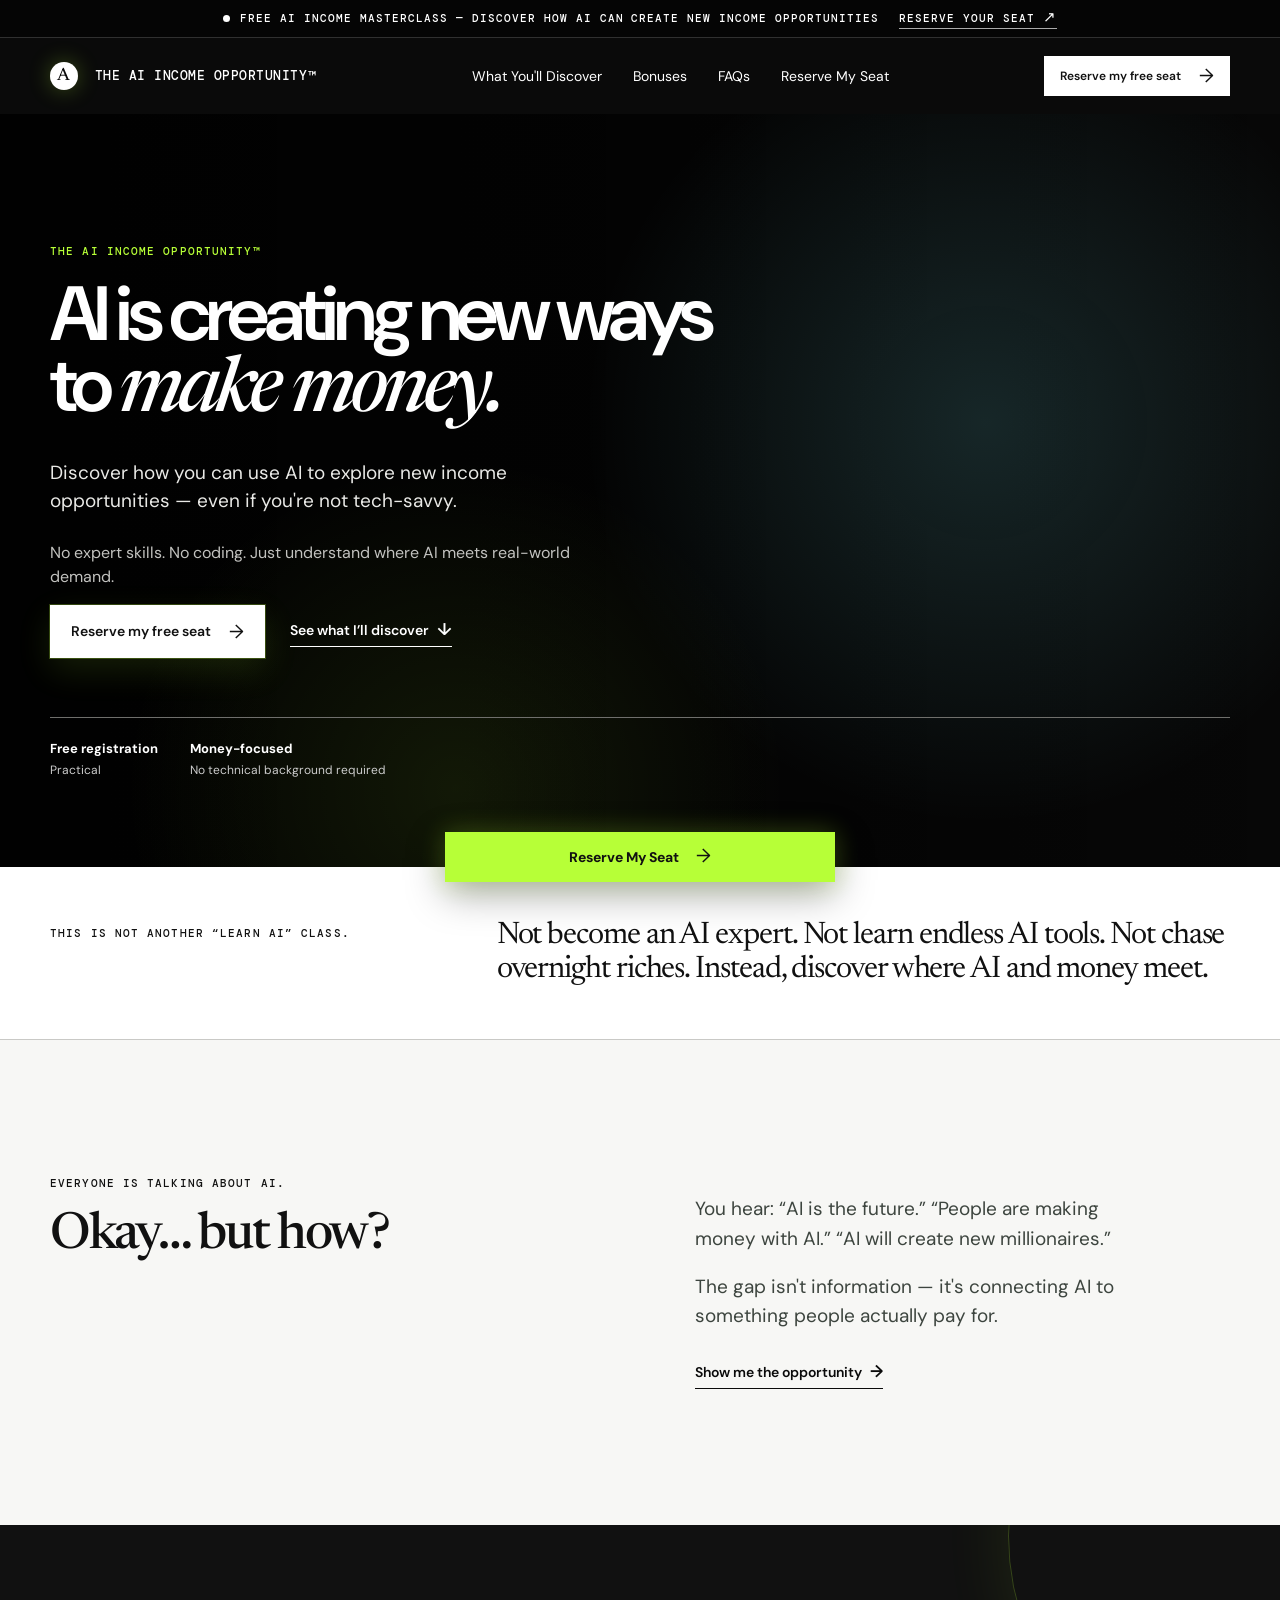
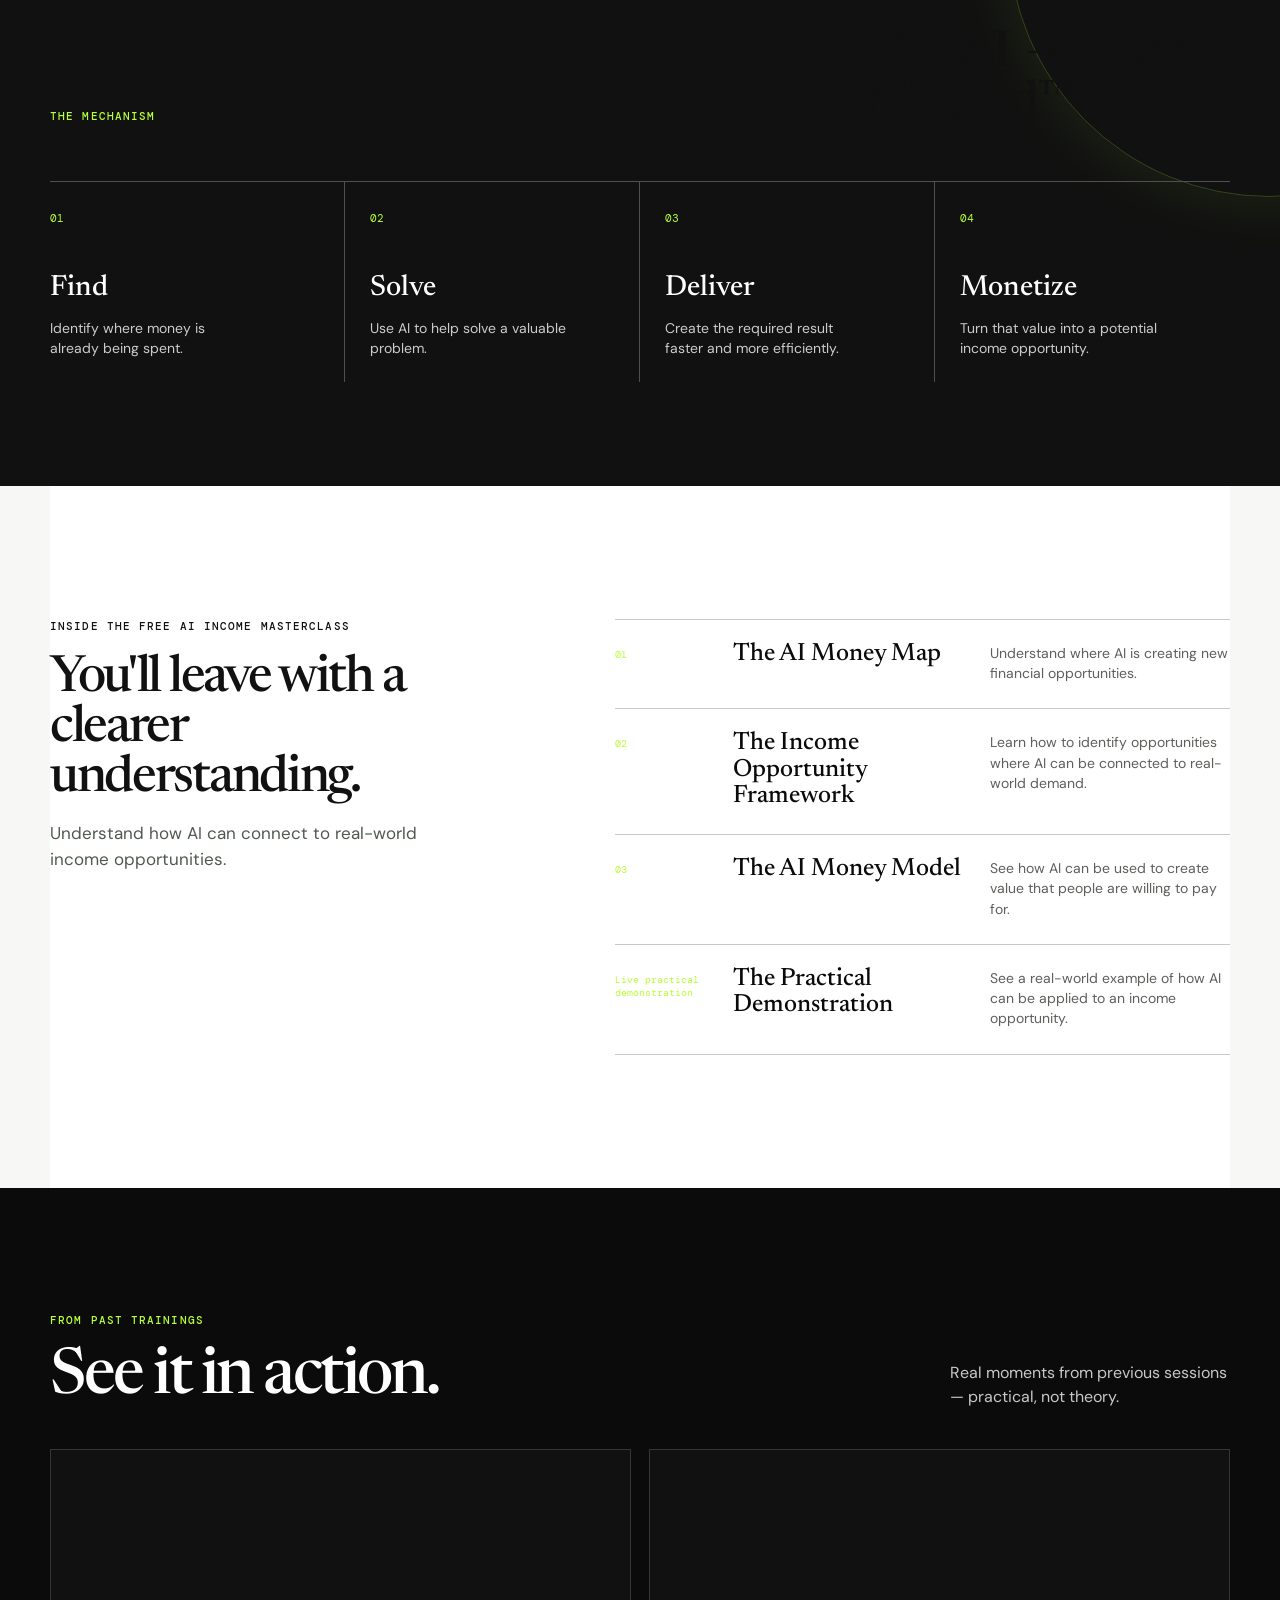
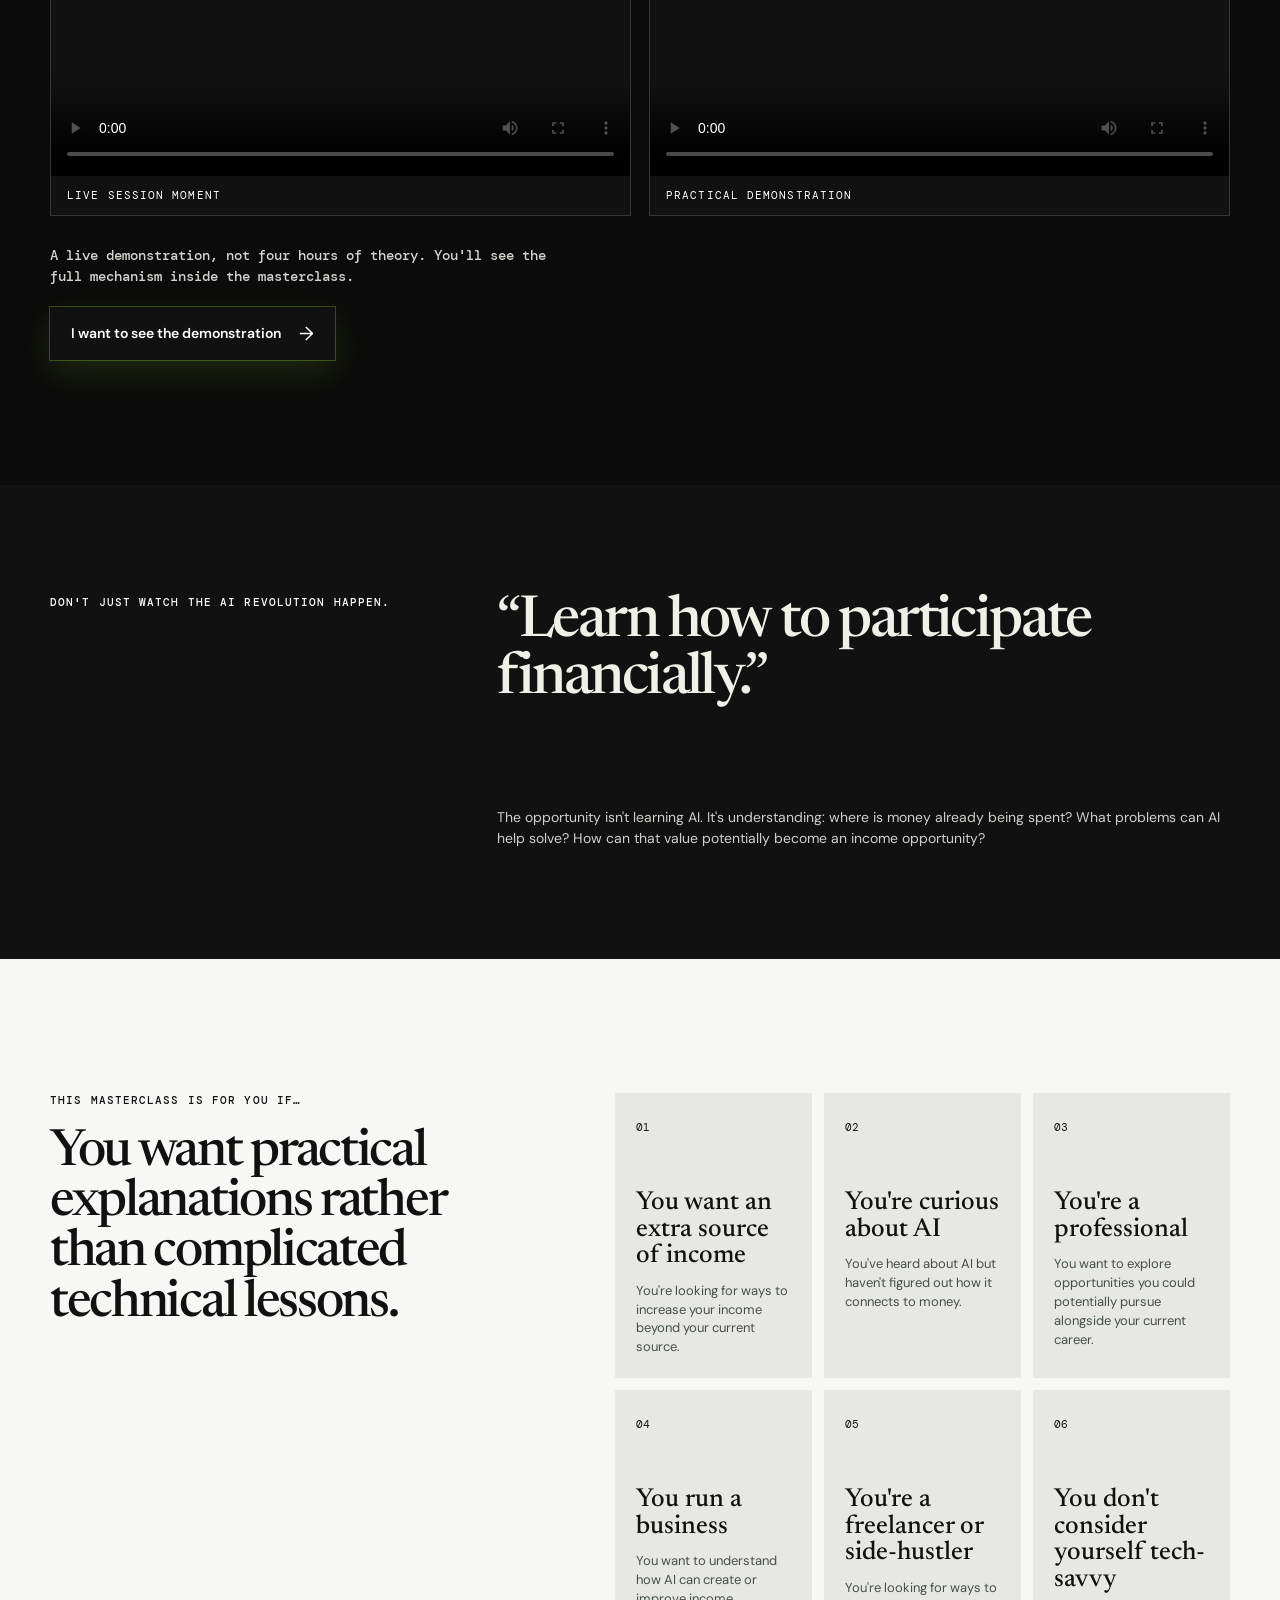
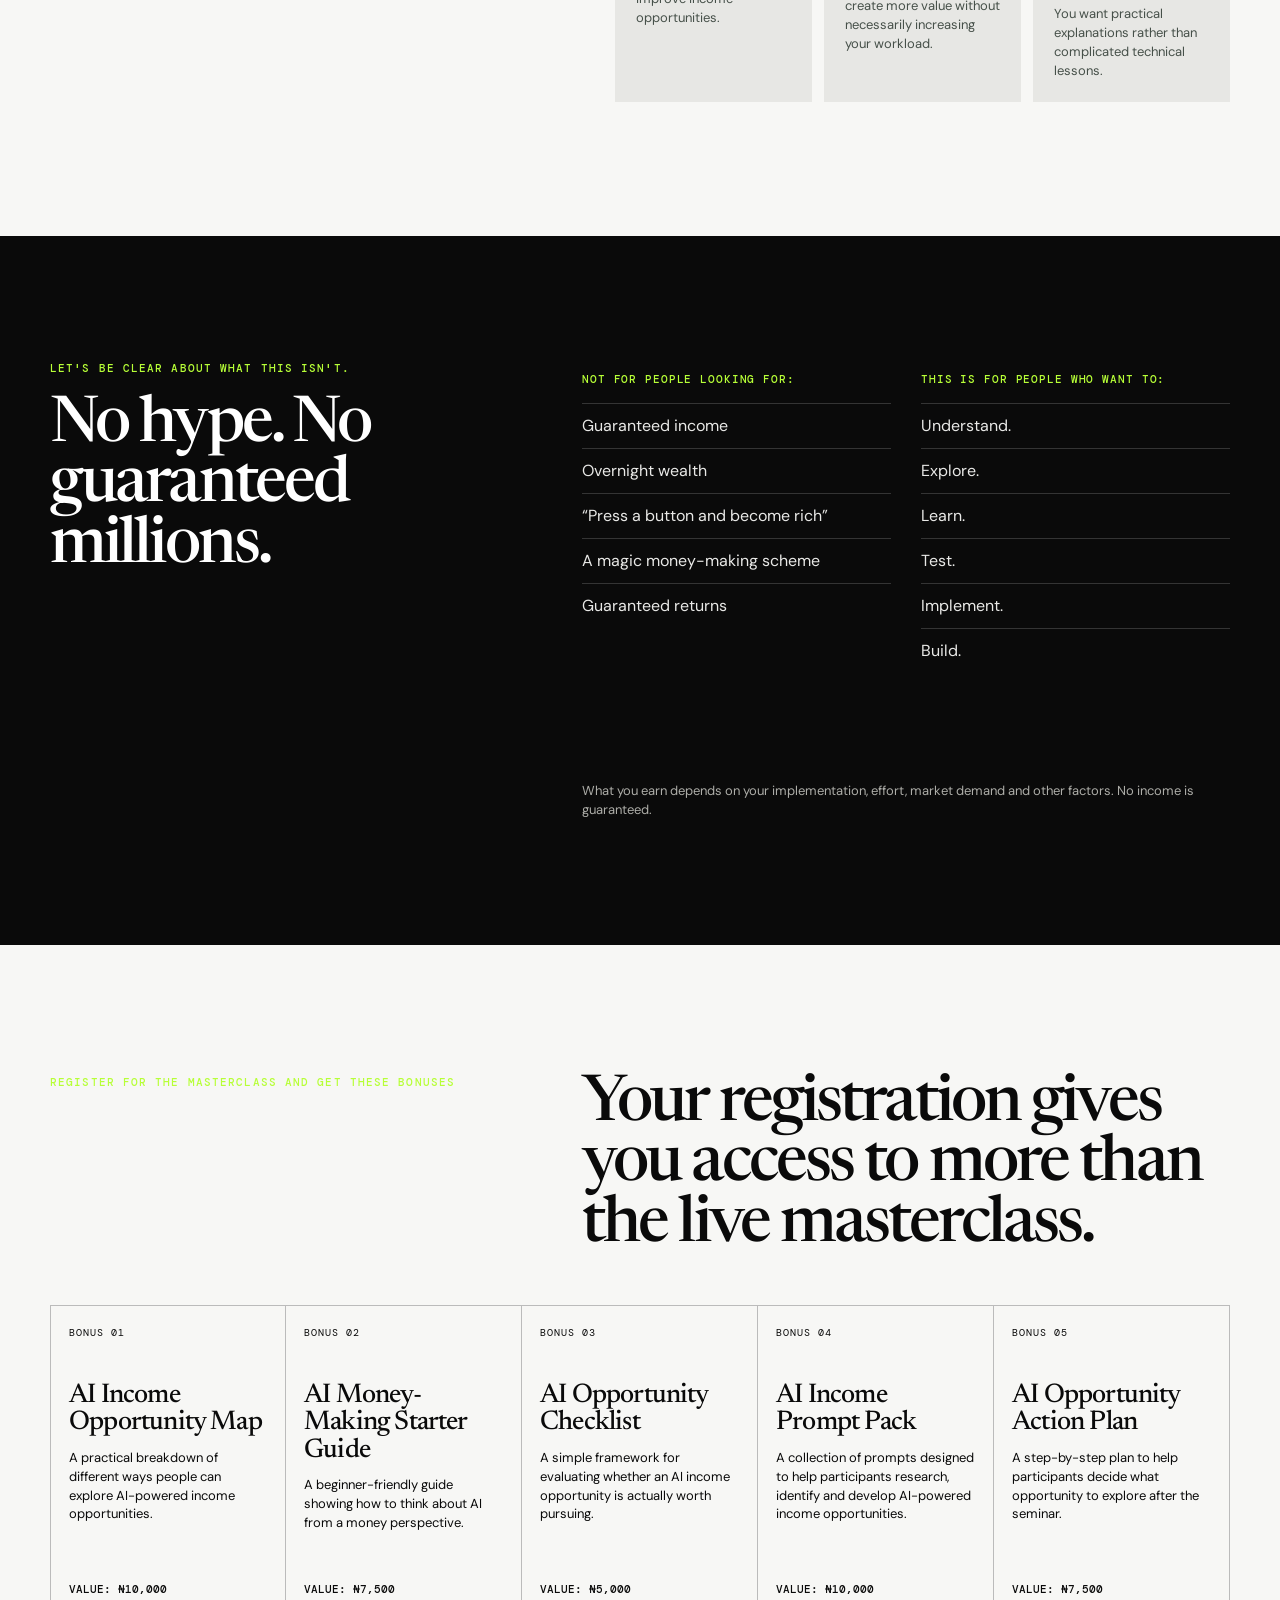
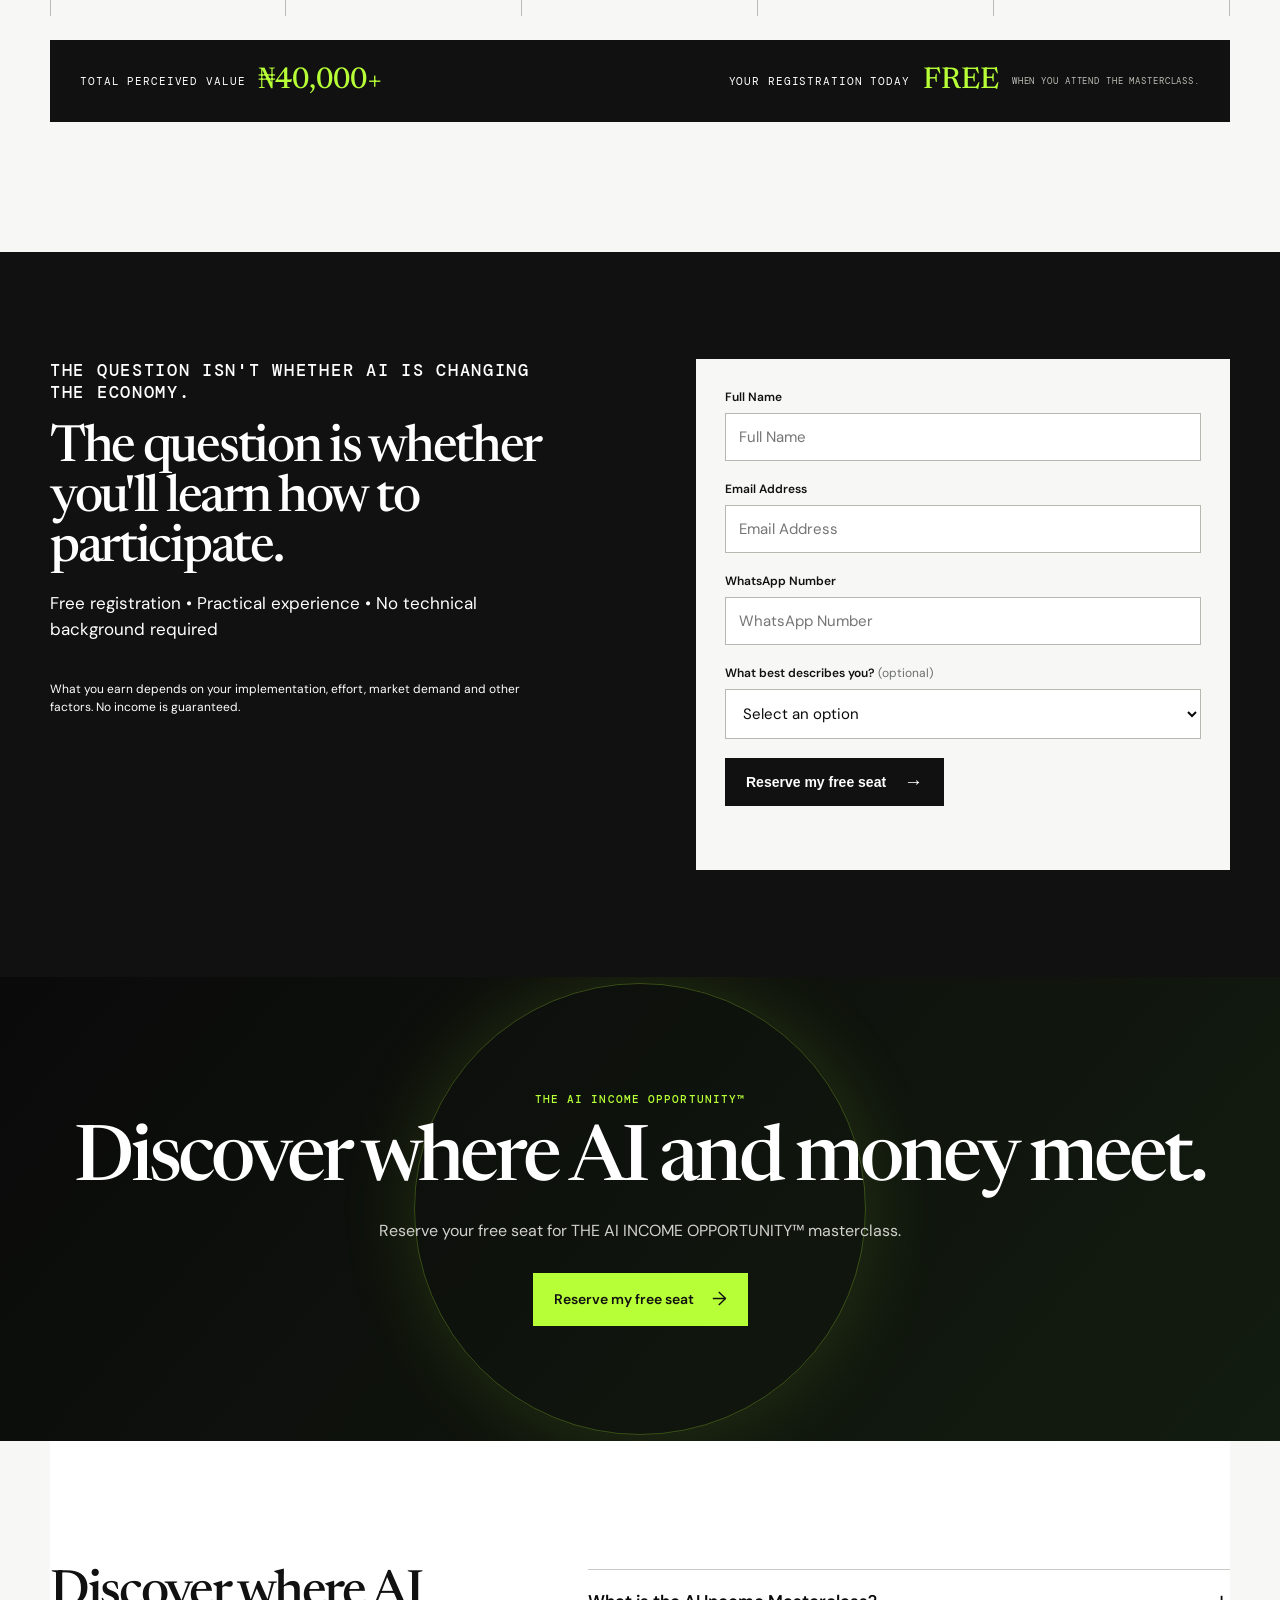
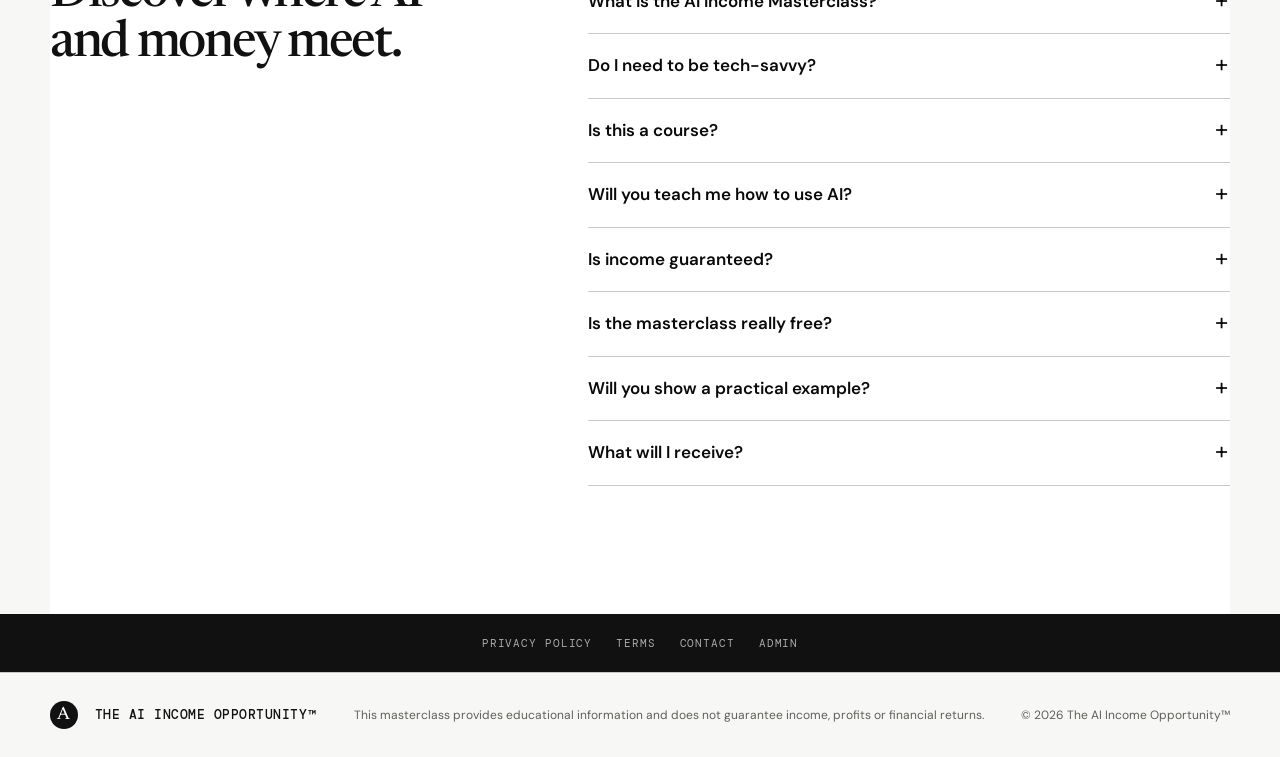
==== index.html @ 8ab95935 "Add files via upload" ====
<!doctype html>
<html lang="en">
  <head>
    <meta charset="UTF-8" />
    <meta name="viewport" content="width=device-width, initial-scale=1.0" />
    <meta name="description" content="Discover how you can use AI to explore new income opportunities — even if you're not tech-savvy." />
    <title>The AI Income Opportunity™ | Free AI Income Masterclass</title>
    <link rel="preconnect" href="https://fonts.googleapis.com" />
    <link rel="preconnect" href="https://fonts.gstatic.com" crossorigin />
    <link href="https://fonts.googleapis.com/css2?family=DM+Mono:wght@400;500&family=DM+Sans:opsz,wght@9..40,400;9..40,500;9..40,600;9..40,700&family=Newsreader:opsz,wght@6..72,500;6..72,600&display=swap" rel="stylesheet" />
    <link rel="stylesheet" href="styles.css" />
    <style>
      /* Monochrome art direction and restrained motion layer */
      :root{--ink:#0a0a0a;--paper:#f7f7f5;--cream:#fff;--sage:#e7e7e5;--green:#111;--orange:#111;--line:#c9c9c6;--muted:#5e5e5b}
      body{background:var(--paper)}.announcement{background:#050505;color:#fff;border-bottom:1px solid #303030}.announcement a{color:#fff;border-color:#aaa}.status-dot{background:#fff}.site-header{background:#0a0a0a;width:100%;padding:0 max(32px,calc((100% - 1180px)/2));height:76px}.site-header .brand,nav a{color:#fff}.brand span{background:#fff;color:#0a0a0a}.site-header .button{background:#fff;color:#111;border-color:#fff}.site-header .button:hover{background:#dadada}.hero{width:100%;max-width:none;min-height:670px;padding:0;display:block;position:relative;isolation:isolate;overflow:hidden;background:#0a0a0a}.hero-copy{width:min(1180px,calc(100% - 64px));margin:auto;padding:130px 0 88px;position:relative;z-index:2}.hero-media{position:absolute;inset:0;z-index:-2;overflow:hidden}.hero-media video{width:100%;height:100%;object-fit:cover;filter:grayscale(1) contrast(1.15) brightness(.42)}.hero-media::after{content:"";position:absolute;inset:0;background:linear-gradient(90deg,rgba(0,0,0,.93) 0%,rgba(0,0,0,.76) 46%,rgba(0,0,0,.33) 100%)}.hero .eyebrow{color:#dadada}.hero h1{max-width:670px;color:#fff;font-family:"DM Sans",sans-serif;font-size:clamp(50px,6vw,88px);font-weight:600;line-height:.92;letter-spacing:-.065em;animation:rise .8s cubic-bezier(.2,.8,.2,1) both}.hero h1 em{color:#fff;font-family:"Newsreader",serif;font-weight:500}.hero-intro,.hero-support{max-width:570px;color:#e9e9e6}.hero-intro{animation:rise .8s .12s cubic-bezier(.2,.8,.2,1) both}.hero-support{color:#c2c2bf}.hero-actions{animation:rise .8s .22s cubic-bezier(.2,.8,.2,1) both}.hero .button{background:#fff;color:#111;border-color:#fff}.hero .button:hover{background:#d9d9d9}.hero .text-link{color:#fff;border-color:#fff}.hero-details{border-color:#6f6f6c;animation:rise .8s .32s cubic-bezier(.2,.8,.2,1) both}.hero-details strong{color:#fff}.hero-details span{color:#ccc}.hero-art{display:none}.proof-band{background:#fff;color:#111;border-bottom:1px solid var(--line)}.proof-band .eyebrow{color:#111}.split-section{background:#f7f7f5}.split-section h2,.framework-heading h2,.agenda-intro h2,.audience-section h2,.faq-grid h2,.register-section h2{color:#111}.framework-wrap{background:#111;color:#fff}.framework-heading .eyebrow,.framework span{color:#fff}.framework{border-color:#505050}.framework li,.framework li+li{border-color:#505050}.framework p{color:#ccc}.framework h3{color:#fff}.agenda-section{background:#fff}.agenda-list article{transition:padding .25s ease,background .25s ease}.agenda-list article:hover{padding-left:15px;background:#f0f0ee}.agenda-list span{color:#111}.quote-section{background:#111}.quote-section .eyebrow{color:#fff}.quote-note{color:#cfcfcb}.audience-section{background:#f7f7f5}.audience-cards article,.audience-cards article:nth-child(2),.audience-cards article:nth-child(3){background:#e7e7e4;color:#111;transition:transform .25s ease,background .25s ease}.audience-cards article:hover{transform:translateY(-7px);background:#fff}.audience-cards span{color:#111}.register-section{background:#111;color:#fff}.register-section .eyebrow{color:#fff}.register-section h2,.register-section>div>div>p{color:#fff}.small-print{color:#c5c5c0}.register-section form{background:#f7f7f5;color:#111}.register-section form .button{background:#111;color:#fff}.faq-section{background:#fff}.footer-inner{color:#111}.footer-inner .brand{color:#111}.footer-inner .brand span{background:#111;color:#fff}@keyframes rise{from{opacity:0;transform:translateY(22px)}to{opacity:1;transform:translateY(0)}}@keyframes reveal{from{opacity:0;transform:translateY(30px)}to{opacity:1;transform:translateY(0)}}.framework li,.agenda-list article,.audience-cards article,.faq-grid details{animation:reveal .7s both;animation-timeline:view();animation-range:entry 5% cover 26%}@media(prefers-reduced-motion:reduce){*,*::before,*::after{scroll-behavior:auto!important;animation-duration:.01ms!important;animation-iteration-count:1!important;transition-duration:.01ms!important}}@media(max-width:600px){.site-header{padding:0 18px}.hero-copy{width:min(100% - 36px,1180px);padding:98px 0 70px}.hero{min-height:620px}.hero-media::after{background:rgba(0,0,0,.72)}}
    </style>
    <style>
      :root{--neon:#b7ff37;--neon-blue:#83f5ff;--night:#070707}
      .site-header .brand span{box-shadow:0 0 22px rgba(183,255,55,.28)}.hero::before{content:"";position:absolute;inset:-40%;z-index:-1;background:radial-gradient(circle at 65% 45%,rgba(131,245,255,.14),transparent 24%),radial-gradient(circle at 42% 72%,rgba(183,255,55,.09),transparent 20%);animation:halo 10s ease-in-out infinite alternate}.hero .eyebrow,.agenda-list span{color:var(--neon)}.hero .button,.training-cta{box-shadow:0 0 0 1px rgba(183,255,55,.25),0 12px 35px rgba(183,255,55,.12)}.hero .button:hover,.training-cta:hover{box-shadow:0 0 30px rgba(183,255,55,.48)}.framework-wrap{position:relative;overflow:hidden}.framework-wrap::after{content:"";position:absolute;width:520px;height:520px;right:-250px;top:-250px;border:1px solid rgba(183,255,55,.22);border-radius:50%;box-shadow:0 0 70px rgba(183,255,55,.09)}.framework-heading,.framework{position:relative;z-index:1}.framework-heading .eyebrow,.framework span{color:var(--neon)}.training-section{padding:125px 0;background:#0b0b0b;color:#fff}.training-heading{display:flex;justify-content:space-between;align-items:end;margin-bottom:40px}.training-heading .eyebrow,.bonuses-section .eyebrow{color:var(--neon)}.training-heading h2,.bonuses-intro h2{font:500 clamp(44px,5vw,68px)/.95 "Newsreader",serif;letter-spacing:-.045em;margin:0}.training-heading>p{max-width:280px;color:#c8c8c5;margin:0}.training-grid{display:grid;grid-template-columns:1fr 1fr;gap:18px}.training-grid figure{margin:0;position:relative;overflow:hidden;border:1px solid #363636;background:#111}.training-grid video{width:100%;display:block;aspect-ratio:16/9;object-fit:cover;filter:grayscale(1) contrast(1.08);transition:filter .3s ease,transform .4s ease}.training-grid figure:hover video{filter:grayscale(0) contrast(1.04);transform:scale(1.025)}.training-grid figcaption{padding:13px 16px;text-transform:uppercase;font:11px "DM Mono",monospace;letter-spacing:.1em}.training-note{max-width:530px;margin:29px 0 20px;color:#d3d3ce;font:500 14px/1.5 "DM Mono",monospace}.clarity-section{padding:125px 0;background:#0a0a0a;color:#fff}.clarity-grid{display:grid;grid-template-columns:.8fr 1.2fr;gap:100px}.clarity-section .eyebrow{color:var(--neon)}.clarity-section h2{font:500 clamp(44px,5vw,68px)/.95 "Newsreader",serif;letter-spacing:-.045em;margin:0}.clarity-lists{display:grid;grid-template-columns:1fr 1fr;gap:30px}.list-label{font:500 11px "DM Mono",monospace;color:var(--neon);letter-spacing:.08em;text-transform:uppercase}.clarity-lists ul{list-style:none;margin:17px 0 0;padding:0}.clarity-lists li{padding:10px 0;border-top:1px solid #343434;color:#e9e9e7}.clarity-note{grid-column:2;font-size:13px;color:#adada8;margin:8px 0 0}.bonuses-section{padding:130px 0;background:#f7f7f5}.bonuses-intro{display:grid;grid-template-columns:.8fr 1.2fr;gap:100px;margin-bottom:48px}.bonus-grid{display:grid;grid-template-columns:repeat(5,1fr);border-top:1px solid #bbb}.bonus-grid article{min-height:310px;padding:20px 18px;border-right:1px solid #bbb;display:flex;flex-direction:column;transition:background .25s ease,color .25s ease,transform .25s ease}.bonus-grid article:first-child{border-left:1px solid #bbb}.bonus-grid article:hover{background:#111;color:#fff;transform:translateY(-8px)}.bonus-grid span{font:10px "DM Mono",monospace;letter-spacing:.1em;text-transform:uppercase}.bonus-grid h3{margin:43px 0 12px;font:500 27px/1.02 "Newsreader",serif;letter-spacing:-.03em}.bonus-grid p{font-size:13px;line-height:1.45;margin:0}.bonus-grid strong{margin-top:auto;padding-top:20px;font:500 11px "DM Mono",monospace;text-transform:uppercase}.value-bar{margin-top:24px;background:#111;color:#fff;padding:26px 30px;display:flex;justify-content:space-between;gap:40px;text-transform:uppercase;font:11px "DM Mono",monospace;letter-spacing:.08em}.value-bar span{display:flex;align-items:center;gap:13px}.value-bar strong{font:500 30px "Newsreader",serif;letter-spacing:0;color:var(--neon)}.value-bar small{color:#bdbdb8}.final-cta{background:linear-gradient(130deg,#0a0a0a,#131c10);color:#fff;padding:115px 0;text-align:center;position:relative;overflow:hidden}.final-cta::before{content:"";position:absolute;width:450px;height:450px;border-radius:50%;border:1px solid rgba(183,255,55,.25);box-shadow:0 0 80px rgba(183,255,55,.13);left:50%;top:50%;transform:translate(-50%,-50%)}.final-cta>div{position:relative}.final-cta .eyebrow{color:var(--neon)}.final-cta h2{font:500 clamp(48px,6vw,82px)/.92 "Newsreader",serif;letter-spacing:-.05em;margin:0}.final-cta p:not(.eyebrow){color:#d0d0cc;margin:21px 0 30px}.final-cta .button{background:var(--neon);border-color:var(--neon);color:#111}.final-cta .button:hover{box-shadow:0 0 35px rgba(183,255,55,.5);background:#d0ff78}@keyframes halo{to{transform:translate(7%,4%) scale(1.1)}}@media(max-width:900px){.training-heading,.bonuses-intro,.clarity-grid{grid-template-columns:1fr;display:grid;gap:28px}.bonus-grid{grid-template-columns:repeat(2,1fr)}.bonus-grid article:nth-child(3){border-left:1px solid #bbb}.clarity-note{grid-column:auto}.audience-cards{grid-template-columns:repeat(2,1fr)}}@media(max-width:600px){.training-section,.clarity-section,.bonuses-section{padding:75px 0}.training-heading{display:block}.training-heading>p{margin-top:18px}.training-grid,.clarity-lists{grid-template-columns:1fr}.bonus-grid{grid-template-columns:1fr}.bonus-grid article,.bonus-grid article:first-child,.bonus-grid article:nth-child(3){border-left:1px solid #bbb;min-height:210px}.bonus-grid h3{margin-top:22px}.value-bar{padding:22px;align-items:flex-start;flex-direction:column;gap:17px}.value-bar span{flex-wrap:wrap}.audience-cards{grid-template-columns:1fr}.final-cta{padding:80px 0}}
    </style>
    <style>.legal-links{display:flex;justify-content:center;gap:24px;padding:22px;background:#111}.legal-links a{color:#aaa;font:11px "DM Mono",monospace;text-decoration:none;text-transform:uppercase;letter-spacing:.08em}.legal-links a:hover{color:var(--neon)}.sticky-seat{position:fixed;z-index:1000;left:50%;bottom:18px;transform:translateX(-50%);width:min(390px,calc(100% - 36px));padding:15px 22px;background:var(--neon);border:1px solid var(--neon);box-shadow:0 12px 38px rgba(0,0,0,.34),0 0 26px rgba(183,255,55,.28);color:#111;font:700 14px "DM Sans",sans-serif;text-align:center;text-decoration:none;transition:transform .2s ease,box-shadow .2s ease}.sticky-seat:hover{transform:translateX(-50%) translateY(-3px);box-shadow:0 16px 42px rgba(0,0,0,.4),0 0 34px rgba(183,255,55,.42)}.sticky-seat span{font-size:19px;font-weight:400;line-height:0;margin-left:14px}@media(max-width:600px){.legal-links{gap:16px}.sticky-seat{bottom:12px;padding:14px 18px;width:calc(100% - 24px)}}</style>
  </head>
  <body>
    <div class="announcement"><span class="status-dot"></span> Free AI Income Masterclass — Discover how AI can create new income opportunities <a href="#register">Reserve your seat <span>↗</span></a></div>
    <header class="site-header">
      <a class="brand" href="#top" aria-label="The AI Income Opportunity home"><span>A</span> THE AI INCOME OPPORTUNITY™</a>
      <nav aria-label="Primary navigation"><a href="#discover">What You'll Discover</a><a href="#bonuses">Bonuses</a><a href="#faqs">FAQs</a><a href="#register">Reserve My Seat</a></nav>
      <a class="button button-small" href="#register">Reserve my free seat <span>→</span></a>
    </header>

    <main id="top">
      <section class="hero section-shell">
        <div class="hero-media" aria-hidden="true"><video autoplay muted loop playsinline preload="metadata" poster="https://aiincomeopportunity.lovable.app/__l5e/assets-v1/8ece375e-af40-49a6-9e4c-bea963bdabbd/training-1-poster.jpg"><source src="https://aiincomeopportunity.lovable.app/__l5e/assets-v1/ef4cfc10-b33c-4772-bc70-ac91feba5f12/training-1.mp4" type="video/mp4" /></video></div>
        <div class="hero-copy">
          <p class="eyebrow">The AI Income Opportunity™</p>
          <h1>AI is creating new ways to <em>make money.</em></h1>
          <p class="hero-intro">Discover how you can use AI to explore new income opportunities — even if you're not tech-savvy.</p>
          <p class="hero-support">No expert skills. No coding. Just understand where AI meets real-world demand.</p>
          <div class="hero-actions"><a class="button" href="#register">Reserve my free seat <span>→</span></a><a class="text-link" href="#discover">See what I’ll discover <span>↓</span></a></div>
          <ul class="hero-details" aria-label="Masterclass details"><li><strong>Free registration</strong><span>Practical</span></li><li><strong>Money-focused</strong><span>No technical background required</span></li></ul>
        </div>
        <div class="hero-art" aria-label="Abstract illustration of a path from insight to service to income" role="img">
          <div class="art-label art-label-top">WHERE AI MEETS REAL-WORLD DEMAND</div>
          <div class="orbit orbit-one"></div><div class="orbit orbit-two"></div>
          <div class="route"><span class="route-point point-one">01</span><span class="route-point point-two">02</span><span class="route-point point-three">03</span></div>
          <div class="art-card card-one"><small>FIND</small><strong>Where money is already being spent</strong></div>
          <div class="art-card card-two"><small>SOLVE</small><strong>Use AI to help solve a valuable problem</strong></div>
          <div class="art-card card-three"><small>MONETIZE</small><strong>Turn value into opportunity</strong></div>
          <div class="art-stamp">AI → VALUE<br />→ INCOME</div>
        </div>
      </section>

      <section class="proof-band"><div class="section-shell proof-grid"><p class="eyebrow">This is not another “learn AI” class.</p><p class="proof-statement">Not become an AI expert. Not learn endless AI tools. Not chase overnight riches. Instead, discover where AI and money meet.</p></div></section>

      <section class="section-shell split-section" id="approach">
        <div><p class="eyebrow">Everyone is talking about AI.</p><h2>Okay… but how?</h2></div>
        <div class="body-copy"><p>You hear: “AI is the future.” “People are making money with AI.” “AI will create new millionaires.”</p><p>The gap isn't information — it's connecting AI to something people actually pay for.</p><a class="text-link" href="#approach">Show me the opportunity <span>→</span></a></div>
      </section>

      <section class="framework-wrap"><div class="section-shell"><div class="framework-heading"><p class="eyebrow">The mechanism</p><h2>The AI → Income<br />Method™</h2></div><ol class="framework"><li><span>01</span><div><h3>Find</h3><p>Identify where money is already being spent.</p></div></li><li><span>02</span><div><h3>Solve</h3><p>Use AI to help solve a valuable problem.</p></div></li><li><span>03</span><div><h3>Deliver</h3><p>Create the required result faster and more efficiently.</p></div></li><li><span>04</span><div><h3>Monetize</h3><p>Turn that value into a potential income opportunity.</p></div></li></ol></div></section>

      <section class="section-shell agenda-section" id="discover">
        <div class="agenda-intro"><p class="eyebrow">Inside the free AI income masterclass</p><h2>You'll leave with a clearer understanding.</h2><p>Understand how AI can connect to real-world income opportunities.</p></div>
        <div class="agenda-list"><article><span>01</span><h3>The AI Money Map</h3><p>Understand where AI is creating new financial opportunities.</p></article><article><span>02</span><h3>The Income Opportunity Framework</h3><p>Learn how to identify opportunities where AI can be connected to real-world demand.</p></article><article><span>03</span><h3>The AI Money Model</h3><p>See how AI can be used to create value that people are willing to pay for.</p></article><article><span>Live practical demonstration</span><h3>The Practical Demonstration</h3><p>See a real-world example of how AI can be applied to an income opportunity.</p></article></div>
      </section>

      <section class="training-section"><div class="section-shell"><div class="training-heading"><div><p class="eyebrow">From past trainings</p><h2>See it in action.</h2></div><p>Real moments from previous sessions — practical, not theory.</p></div><div class="training-grid"><figure><video controls preload="metadata" poster="https://aiincomeopportunity.lovable.app/__l5e/assets-v1/8ece375e-af40-49a6-9e4c-bea963bdabbd/training-1-poster.jpg"><source src="https://aiincomeopportunity.lovable.app/__l5e/assets-v1/ef4cfc10-b33c-4772-bc70-ac91feba5f12/training-1.mp4" type="video/mp4" /></video><figcaption>Live session moment</figcaption></figure><figure><video controls preload="metadata" poster="https://aiincomeopportunity.lovable.app/__l5e/assets-v1/ab4ba5a8-8a8f-44df-b147-c9dd3ab291fc/training-2-poster.jpg"><source src="https://aiincomeopportunity.lovable.app/__l5e/assets-v1/43f016a4-5deb-4037-a8da-1e3332b26d99/training-2.mp4" type="video/mp4" /></video><figcaption>Practical demonstration</figcaption></figure></div><p class="training-note">A live demonstration, not four hours of theory. You'll see the full mechanism inside the masterclass.</p><a class="button training-cta" href="#register">I want to see the demonstration <span>→</span></a></div></section>

      <section class="quote-section"><div class="section-shell quote-grid"><p class="eyebrow">Don't just watch the AI revolution happen.</p><blockquote>“Learn how to participate financially.”</blockquote><p class="quote-note">The opportunity isn't learning AI. It's understanding: where is money already being spent? What problems can AI help solve? How can that value potentially become an income opportunity?</p></div></section>

      <section class="section-shell audience-section"><div><p class="eyebrow">This masterclass is for you if…</p><h2>You want practical explanations rather than complicated technical lessons.</h2></div><div class="audience-cards"><article><span>01</span><h3>You want an extra source of income</h3><p>You're looking for ways to increase your income beyond your current source.</p></article><article><span>02</span><h3>You're curious about AI</h3><p>You've heard about AI but haven't figured out how it connects to money.</p></article><article><span>03</span><h3>You're a professional</h3><p>You want to explore opportunities you could potentially pursue alongside your current career.</p></article><article><span>04</span><h3>You run a business</h3><p>You want to understand how AI can create or improve income opportunities.</p></article><article><span>05</span><h3>You're a freelancer or side-hustler</h3><p>You're looking for ways to create more value without necessarily increasing your workload.</p></article><article><span>06</span><h3>You don't consider yourself tech-savvy</h3><p>You want practical explanations rather than complicated technical lessons.</p></article></div></section>

      <section class="clarity-section"><div class="section-shell clarity-grid"><div><p class="eyebrow">Let's be clear about what this isn't.</p><h2>No hype. No guaranteed millions.</h2></div><div class="clarity-lists"><div><p class="list-label">Not for people looking for:</p><ul><li>Guaranteed income</li><li>Overnight wealth</li><li>“Press a button and become rich”</li><li>A magic money-making scheme</li><li>Guaranteed returns</li></ul></div><div><p class="list-label">This is for people who want to:</p><ul><li>Understand.</li><li>Explore.</li><li>Learn.</li><li>Test.</li><li>Implement.</li><li>Build.</li></ul></div></div><p class="clarity-note">What you earn depends on your implementation, effort, market demand and other factors. No income is guaranteed.</p></div></section>

      <section class="bonuses-section" id="bonuses"><div class="section-shell"><div class="bonuses-intro"><p class="eyebrow">Register for the masterclass and get these bonuses</p><h2>Your registration gives you access to more than the live masterclass.</h2></div><div class="bonus-grid"><article><span>Bonus 01</span><h3>AI Income Opportunity Map</h3><p>A practical breakdown of different ways people can explore AI-powered income opportunities.</p><strong>Value: ₦10,000</strong></article><article><span>Bonus 02</span><h3>AI Money-Making Starter Guide</h3><p>A beginner-friendly guide showing how to think about AI from a money perspective.</p><strong>Value: ₦7,500</strong></article><article><span>Bonus 03</span><h3>AI Opportunity Checklist</h3><p>A simple framework for evaluating whether an AI income opportunity is actually worth pursuing.</p><strong>Value: ₦5,000</strong></article><article><span>Bonus 04</span><h3>AI Income Prompt Pack</h3><p>A collection of prompts designed to help participants research, identify and develop AI-powered income opportunities.</p><strong>Value: ₦10,000</strong></article><article><span>Bonus 05</span><h3>AI Opportunity Action Plan</h3><p>A step-by-step plan to help participants decide what opportunity to explore after the seminar.</p><strong>Value: ₦7,500</strong></article></div><div class="value-bar"><span>Total perceived value <strong>₦40,000+</strong></span><span>Your registration today <strong>Free</strong><small>When you attend the masterclass.</small></span></div></div></section>

      <section class="register-section" id="register"><div class="section-shell register-grid"><div><p class="eyebrow">The question isn't whether AI is changing the economy.</p><h2>The question is whether you'll learn how to participate.</h2><p>Free registration • Practical experience • No technical background required</p><p class="small-print">What you earn depends on your implementation, effort, market demand and other factors. No income is guaranteed.</p></div><form id="registration-form" novalidate><label>Full Name<input name="name" type="text" autocomplete="name" placeholder="Full Name" required /></label><label>Email Address<input name="email" type="email" autocomplete="email" placeholder="Email Address" required /></label><label>WhatsApp Number<input name="whatsapp" type="tel" autocomplete="tel" placeholder="WhatsApp Number" required /></label><label>What best describes you? <span class="optional">(optional)</span><select name="role"><option value="">Select an option</option><option>Student</option><option>Professional</option><option>Business Owner</option><option>Freelancer</option><option>Job Seeker</option><option>Other</option></select></label><button class="button" type="submit">Reserve my free seat <span>→</span></button><p class="form-message" aria-live="polite"></p></form></div></section>

      <section class="final-cta"><div class="section-shell"><p class="eyebrow">The AI Income Opportunity™</p><h2>Discover where AI and money meet.</h2><p>Reserve your free seat for THE AI INCOME OPPORTUNITY™ masterclass.</p><a class="button" href="#register">Reserve my free seat <span>→</span></a></div></section>

      <section class="section-shell faq-section" id="faqs"><p class="eyebrow">Frequently asked questions</p><div class="faq-grid"><h2>Discover where AI and money meet.</h2><div><details><summary>What is the AI Income Masterclass?</summary><p>A practical masterclass for understanding how AI can connect to real-world income opportunities.</p></details><details><summary>Do I need to be tech-savvy?</summary><p>No technical background is required.</p></details><details><summary>Is this a course?</summary><p>This is a masterclass designed to help you understand and explore the opportunity.</p></details><details><summary>Will you teach me how to use AI?</summary><p>You will see how AI can be applied to an income opportunity through a live practical demonstration.</p></details><details><summary>Is income guaranteed?</summary><p>No income is guaranteed. Results vary based on individual implementation, effort, market conditions and other factors.</p></details><details><summary>Is the masterclass really free?</summary><p>Your registration today is free when you attend the masterclass.</p></details><details><summary>Will you show a practical example?</summary><p>Yes. You'll see a real-world example of how AI can be applied to an income opportunity.</p></details><details><summary>What will I receive?</summary><p>You'll receive access to the masterclass plus the five listed bonus resources.</p></details></div></div></section>
    </main>
    <a class="sticky-seat" href="#register">Reserve My Seat <span>→</span></a>
    <nav class="legal-links" aria-label="Legal"><a href="#top">Privacy Policy</a><a href="#top">Terms</a><a href="#top">Contact</a><a href="admin.html">Admin</a></nav>
    <footer><div class="section-shell footer-inner"><a class="brand" href="#top"><span>A</span> THE AI INCOME OPPORTUNITY™</a><p>This masterclass provides educational information and does not guarantee income, profits or financial returns.</p><p>© <span id="year"></span> The AI Income Opportunity™</p></div></footer>
    <script src="app.js"></script>
  </body>
</html>
---- styles.css ----
:root{--ink:#17221e;--paper:#f4f1e9;--cream:#fbfaf6;--sage:#dce4d6;--green:#315d4e;--orange:#ed7047;--line:#c8c8bf;--muted:#60665f}*{box-sizing:border-box}html{scroll-behavior:smooth}body{margin:0;background:var(--paper);color:var(--ink);font-family:"DM Sans",sans-serif;font-size:16px;line-height:1.5}.section-shell{width:min(1180px,calc(100% - 64px));margin:auto}.announcement{background:var(--ink);color:#f5f1e8;min-height:38px;display:flex;align-items:center;justify-content:center;gap:10px;font:500 11px/1.2 "DM Mono",monospace;letter-spacing:.09em;text-transform:uppercase}.announcement a{color:#f5f1e8;text-decoration:none;border-bottom:1px solid #b8c3a9;padding-bottom:2px;margin-left:10px}.announcement span:last-child{font-size:15px}.status-dot{width:7px;height:7px;background:#b7d47a;border-radius:50%;display:inline-block}.site-header{height:84px;width:min(1300px,calc(100% - 64px));margin:auto;display:flex;align-items:center;justify-content:space-between}.brand{color:var(--ink);font:500 13px "DM Mono",monospace;text-decoration:none;letter-spacing:.04em;white-space:nowrap}.brand span{display:inline-grid;place-items:center;width:28px;height:28px;margin-right:8px;border-radius:50%;background:var(--green);color:white;font-family:"Newsreader",serif;font-size:18px}nav{display:flex;gap:31px}nav a{color:var(--ink);text-decoration:none;font-size:14px}.button{display:inline-flex;align-items:center;justify-content:center;gap:18px;border:1px solid var(--green);background:var(--green);color:white;text-decoration:none;padding:15px 20px;font-size:14px;font-weight:600;transition:.2s ease}.button:hover{background:#24483b;transform:translateY(-2px)}.button span{font-size:19px;font-weight:400;line-height:0}.button-small{padding:10px 15px;font-size:12px}.hero{display:grid;grid-template-columns:1fr 1.02fr;min-height:600px;padding:68px 0 86px;gap:80px;align-items:center}.eyebrow{margin:0 0 21px;color:var(--green);font:500 11px "DM Mono",monospace;letter-spacing:.1em;text-transform:uppercase}.hero h1,h2{font-family:"Newsreader",serif;font-weight:500;letter-spacing:-.045em}.hero h1{max-width:590px;margin:0;font-size:clamp(54px,5.2vw,80px);line-height:.91}.hero h1 em{font-style:italic;color:var(--green)}.hero-intro{max-width:510px;font-size:19px;line-height:1.45;margin:31px 0 27px;color:#354039}.hero-actions{display:flex;align-items:center;gap:25px}.text-link{color:var(--ink);font-size:14px;font-weight:600;text-decoration:none;border-bottom:1px solid var(--ink);padding-bottom:4px}.text-link span{font-size:17px;margin-left:5px}.hero-details{margin:59px 0 0;padding:21px 0 0;border-top:1px solid var(--line);list-style:none;display:flex;gap:32px}.hero-details li{display:flex;flex-direction:column;gap:2px}.hero-details strong{font-size:13px}.hero-details span{font-size:12px;color:var(--muted)}.hero-art{height:492px;border-radius:3px;background:#cbd9c7;position:relative;overflow:hidden;background-image:linear-gradient(135deg,#b9cbb6 0%,#e0e5d8 55%,#bdcfbb 100%)}.orbit{position:absolute;border:1px solid rgba(23,34,30,.25);border-radius:50%}.orbit-one{width:630px;height:630px;left:-165px;top:-49px}.orbit-two{width:390px;height:390px;right:-141px;bottom:-172px}.route{position:absolute;left:88px;top:130px;width:360px;height:212px;border:1.5px solid var(--green);border-left:0;border-bottom:0;border-radius:0 220px 0 0;transform:rotate(-15deg)}.route-point{position:absolute;width:36px;height:36px;display:grid;place-items:center;background:var(--green);border-radius:50%;color:white;font:10px "DM Mono",monospace}.point-one{left:-19px;bottom:-20px}.point-two{left:154px;top:-18px}.point-three{right:-19px;top:66px}.art-label{position:absolute;top:26px;left:28px;font:10px "DM Mono",monospace;letter-spacing:.08em;color:var(--green)}.art-card{position:absolute;width:173px;min-height:102px;padding:15px 16px;background:var(--cream);box-shadow:0 10px 20px rgba(25,48,39,.12)}.art-card small{display:block;color:var(--orange);font:10px "DM Mono",monospace;letter-spacing:.08em;margin-bottom:9px}.art-card strong{font-family:"Newsreader",serif;font-size:22px;font-weight:500;line-height:1}.card-one{left:35px;bottom:38px;transform:rotate(-4deg)}.card-two{right:42px;top:100px;transform:rotate(5deg)}.card-three{right:71px;bottom:46px;transform:rotate(-2deg)}.art-stamp{position:absolute;right:23px;top:27px;border:1px solid var(--green);border-radius:50%;width:85px;height:85px;display:grid;place-items:center;text-align:center;color:var(--green);font:10px/1.3 "DM Mono",monospace;transform:rotate(14deg)}.proof-band{background:var(--green);color:white;padding:52px 0}.proof-grid{display:grid;grid-template-columns:1fr 2fr;gap:80px}.proof-band .eyebrow{color:#c6d9af;margin:7px 0}.proof-statement{font-family:"Newsreader",serif;font-size:31px;line-height:1.1;letter-spacing:-.035em;margin:0}.split-section{display:grid;grid-template-columns:1fr 1fr;gap:110px;padding:136px 0}.split-section h2,.framework-heading h2,.agenda-intro h2,.audience-section h2,.register-section h2,.faq-grid h2{font-size:clamp(40px,4vw,58px);line-height:.98;margin:0}.body-copy{padding-top:18px;max-width:460px}.body-copy p{font-size:19px;line-height:1.55;margin:0 0 19px;color:#3d453f}.body-copy .text-link{display:inline-block;margin-top:9px}.framework-wrap{background:#e3dfd1;padding:104px 0}.framework-heading{display:flex;justify-content:space-between;align-items:end;margin-bottom:51px}.framework-heading .eyebrow{margin:0 0 7px}.framework{list-style:none;margin:0;padding:0;border-top:1px solid #a6aa9f;display:grid;grid-template-columns:repeat(4,1fr)}.framework li{padding:23px 25px 10px 0;min-height:200px;border-right:1px solid #a6aa9f}.framework li+li{padding-left:25px}.framework li:last-child{border-right:0}.framework span,.audience-cards span{color:var(--orange);font:11px "DM Mono",monospace}.framework h3{font-family:"Newsreader",serif;font-size:29px;font-weight:500;margin:38px 0 8px}.framework p{color:#51574f;font-size:14px;line-height:1.45;margin:0;max-width:200px}.agenda-section{padding:133px 0;display:grid;grid-template-columns:.85fr 1.15fr;gap:110px}.agenda-intro p:last-child{max-width:390px;color:#505850;font-size:17px}.agenda-list{border-top:1px solid var(--line)}.agenda-list article{padding:22px 0 24px;border-bottom:1px solid var(--line);display:grid;grid-template-columns:100px 1fr 1fr;gap:18px}.agenda-list span{font:10px "DM Mono",monospace;color:var(--orange);padding-top:6px}.agenda-list h3{font:500 25px/1.05 "Newsreader",serif;margin:0}.agenda-list p{font-size:14px;line-height:1.45;color:var(--muted);margin:1px 0}.quote-section{background:var(--ink);color:#eef1e7;padding:110px 0}.quote-grid{display:grid;grid-template-columns:1fr 2fr;gap:80px}.quote-section .eyebrow{color:#aecb94}.quote-section blockquote{font:500 clamp(36px,4.5vw,61px)/.98 "Newsreader",serif;letter-spacing:-.045em;margin:0}.quote-note{grid-column:2;color:#b9c3b8;font-size:14px;margin:19px 0 0}.audience-section{padding:134px 0;display:grid;grid-template-columns:.85fr 1.15fr;gap:110px}.audience-cards{display:grid;grid-template-columns:repeat(3,1fr);gap:12px}.audience-cards article{min-height:255px;padding:21px;background:#e1e9dc}.audience-cards article:nth-child(2){background:#f3d9cb}.audience-cards article:nth-child(3){background:#d8e3e6}.audience-cards h3{font:500 26px/1.02 "Newsreader",serif;margin:52px 0 12px}.audience-cards p{font-size:13px;line-height:1.45;margin:0;color:#465049}.register-section{background:var(--orange);padding:107px 0}.register-grid{display:grid;grid-template-columns:1fr 1fr;gap:112px}.register-section .eyebrow{color:#722b1d}.register-section h2{max-width:490px}.register-section>div>div>p{max-width:480px;font-size:17px}.small-print{font-size:12px!important;line-height:1.45;color:#672d21;margin-top:39px}form{background:#fffaf4;padding:29px}label{display:block;font-size:12px;font-weight:600;margin-bottom:19px}input,select{display:block;width:100%;margin-top:7px;border:1px solid #b9b7b0;border-radius:0;padding:13px;background:white;font:15px "DM Sans",sans-serif;color:var(--ink)}input:focus,select:focus{outline:2px solid var(--green);outline-offset:1px}.optional{font-weight:400;color:#6c706a}.form-message{min-height:20px;font-size:13px;margin:15px 0 0;color:var(--green);font-weight:600}.faq-section{padding:128px 0}.faq-section>.eyebrow{display:none}.faq-grid{display:grid;grid-template-columns:.8fr 1.2fr;gap:110px}.faq-grid details{border-top:1px solid var(--line);padding:19px 0}.faq-grid details:last-child{border-bottom:1px solid var(--line)}.faq-grid summary{cursor:pointer;list-style:none;font-weight:600;font-size:17px;position:relative;padding-right:28px}.faq-grid summary::-webkit-details-marker{display:none}.faq-grid summary::after{content:"+";position:absolute;right:2px;font-size:24px;top:-7px;font-weight:400}.faq-grid details[open] summary::after{content:"–"}.faq-grid details p{max-width:610px;color:var(--muted);font-size:15px;margin:12px 0 3px}footer{border-top:1px solid var(--line);padding:28px 0}.footer-inner{display:flex;align-items:center;justify-content:space-between;gap:20px}.footer-inner p{margin:0;color:var(--muted);font-size:12px}@media(max-width:900px){.site-header nav{display:none}.hero{gap:35px;grid-template-columns:1fr}.hero-art{height:410px;max-width:650px}.split-section,.agenda-section,.audience-section,.register-grid,.faq-grid{grid-template-columns:1fr;gap:45px}.proof-grid,.quote-grid{grid-template-columns:1fr;gap:15px}.quote-note{grid-column:auto}.framework{grid-template-columns:1fr 1fr}.framework li:nth-child(2){border-right:0}.framework li:nth-child(3),.framework li:nth-child(4){border-top:1px solid #a6aa9f}.framework li:nth-child(3){padding-left:0}.agenda-list article{grid-template-columns:95px 1fr}.agenda-list p{grid-column:2}.audience-cards{max-width:700px}.hero{padding-top:42px}}@media(max-width:600px){.section-shell,.site-header{width:min(100% - 36px,1180px)}.announcement{padding:8px 20px;font-size:9px;text-align:center;line-height:1.45;flex-wrap:wrap}.announcement a{margin-left:0}.site-header{height:67px}.site-header .button{display:none}.brand{font-size:10px}.hero{padding:38px 0 54px}.hero h1{font-size:52px}.hero-intro{font-size:17px}.hero-actions{align-items:flex-start;flex-direction:column;gap:17px}.hero-details{gap:13px;flex-wrap:wrap;margin-top:38px}.hero-art{height:350px}.route{left:28px;top:113px;transform:scale(.78) rotate(-15deg);transform-origin:left top}.card-two{right:16px;top:76px}.card-three{right:25px;bottom:24px}.card-one{left:17px;bottom:28px}.proof-band{padding:35px 0}.proof-statement{font-size:27px}.split-section,.agenda-section,.audience-section,.faq-section{padding:78px 0}.framework-wrap{padding:70px 0}.framework-heading{display:block}.framework-heading h2{margin-top:16px}.framework{grid-template-columns:1fr}.framework li,.framework li+li,.framework li:nth-child(3){border-right:0;border-top:1px solid #a6aa9f;padding:19px 0;min-height:auto;display:grid;grid-template-columns:62px 1fr;gap:0}.framework li:first-child{border-top:0}.framework h3{margin:0 0 5px}.framework p{grid-column:2}.agenda-list article{grid-template-columns:1fr;gap:8px}.agenda-list p{grid-column:auto}.quote-section{padding:73px 0}.audience-cards{grid-template-columns:1fr}.audience-cards article{min-height:185px}.audience-cards h3{margin-top:26px}.register-section{padding:74px 0}.register-grid{gap:38px}form{padding:20px}.footer-inner{align-items:flex-start;flex-direction:column;gap:12px}}
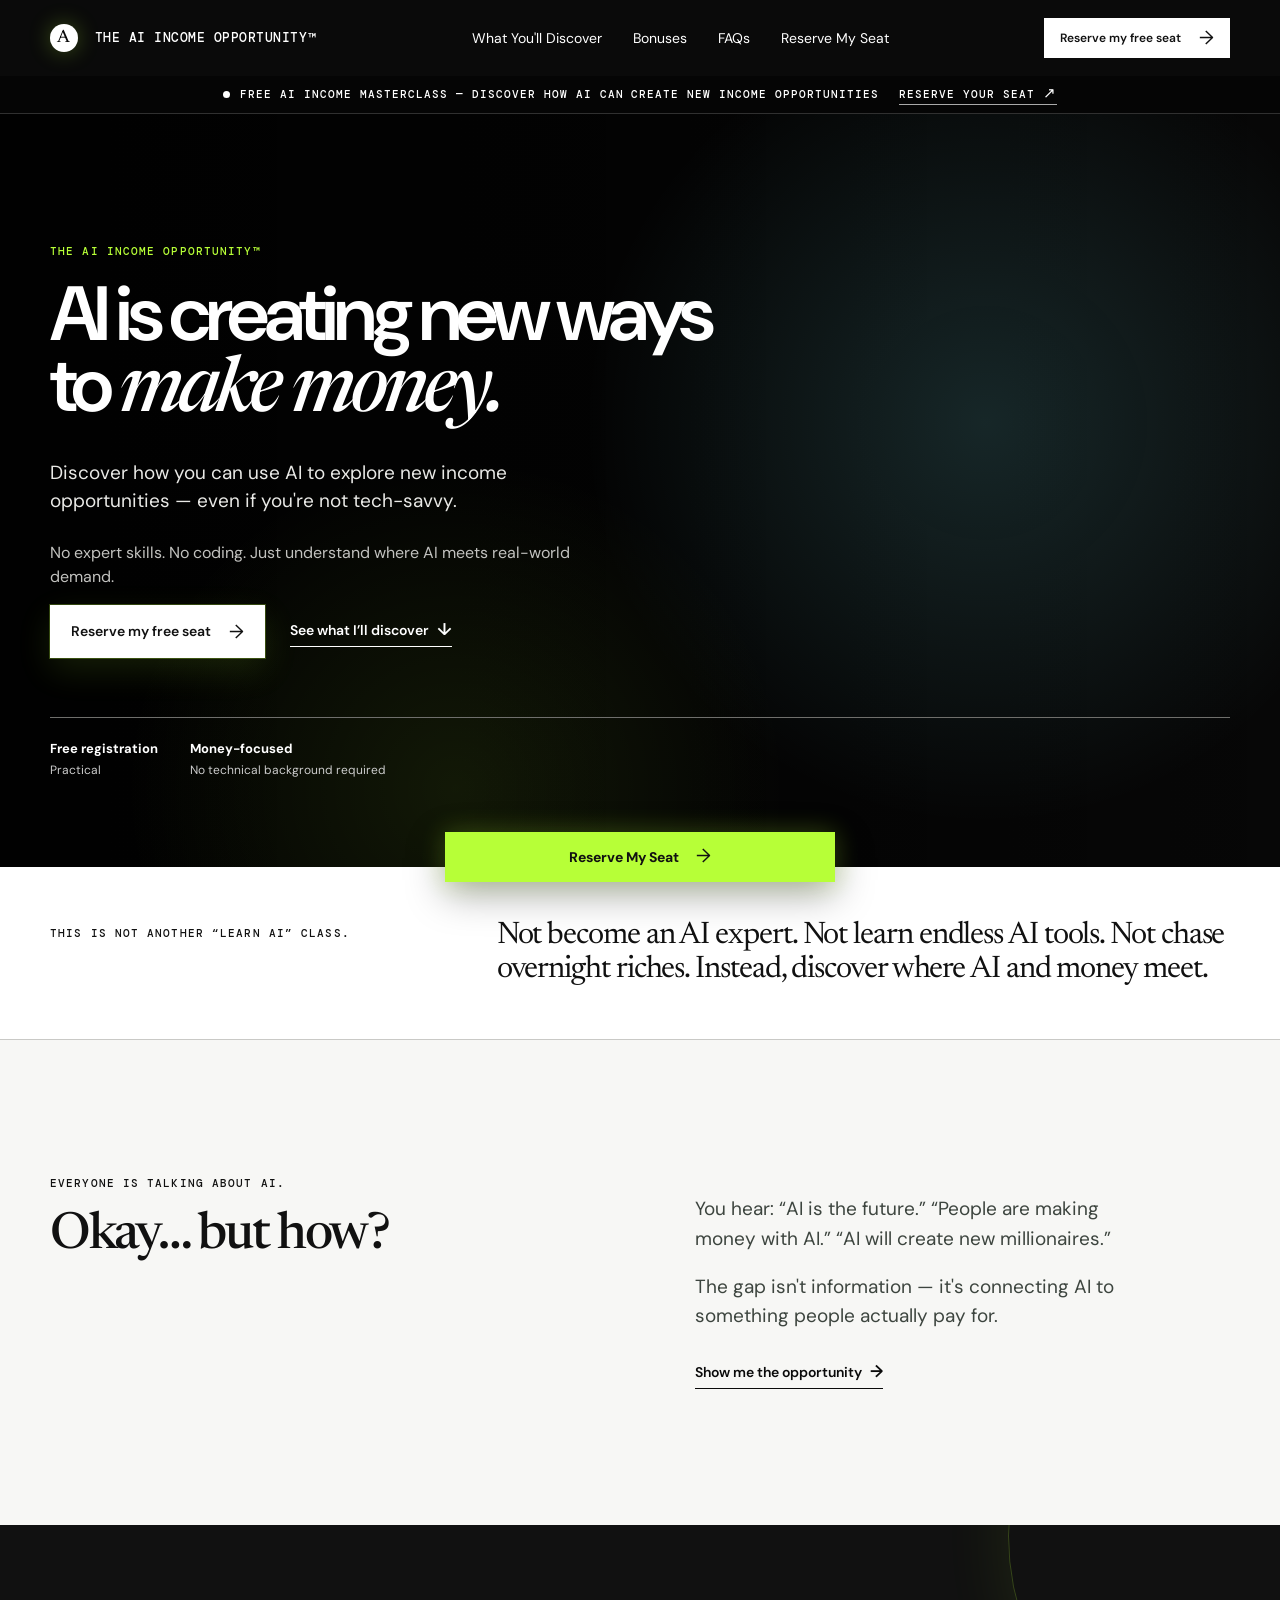
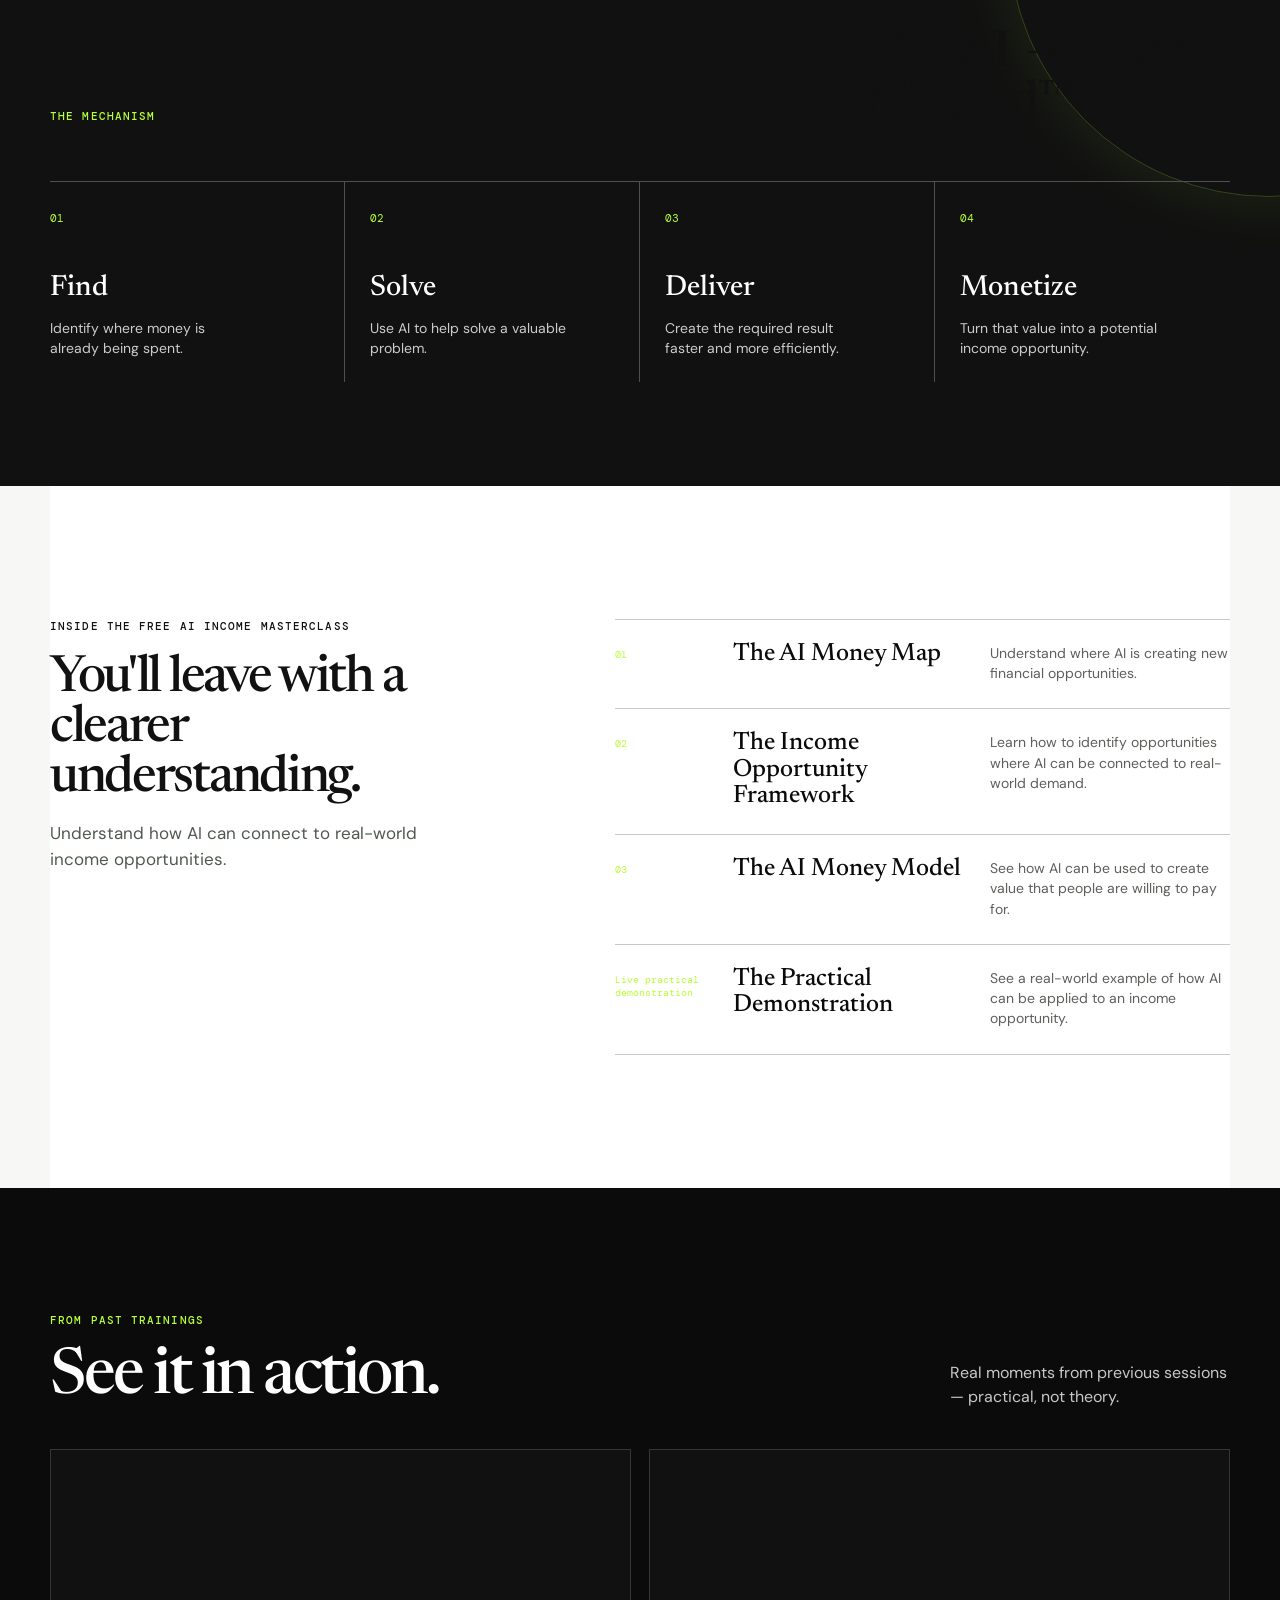
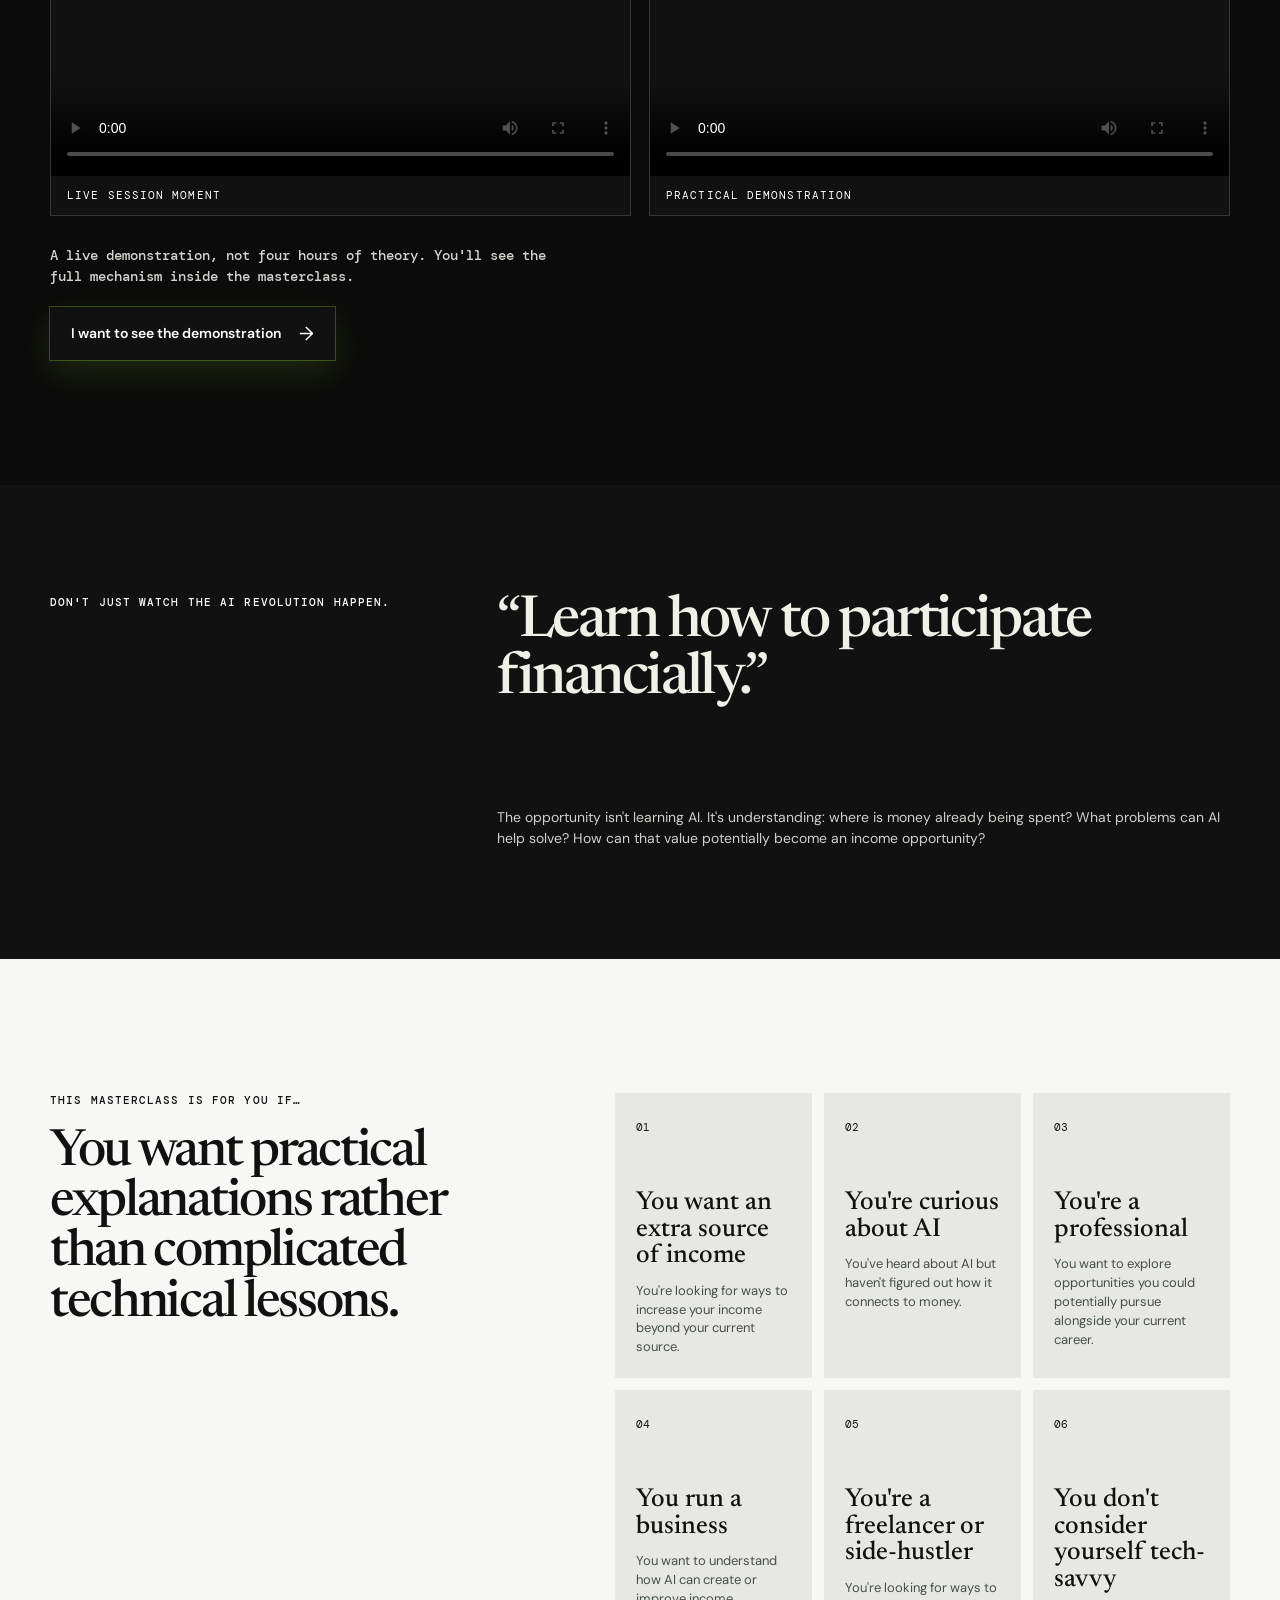
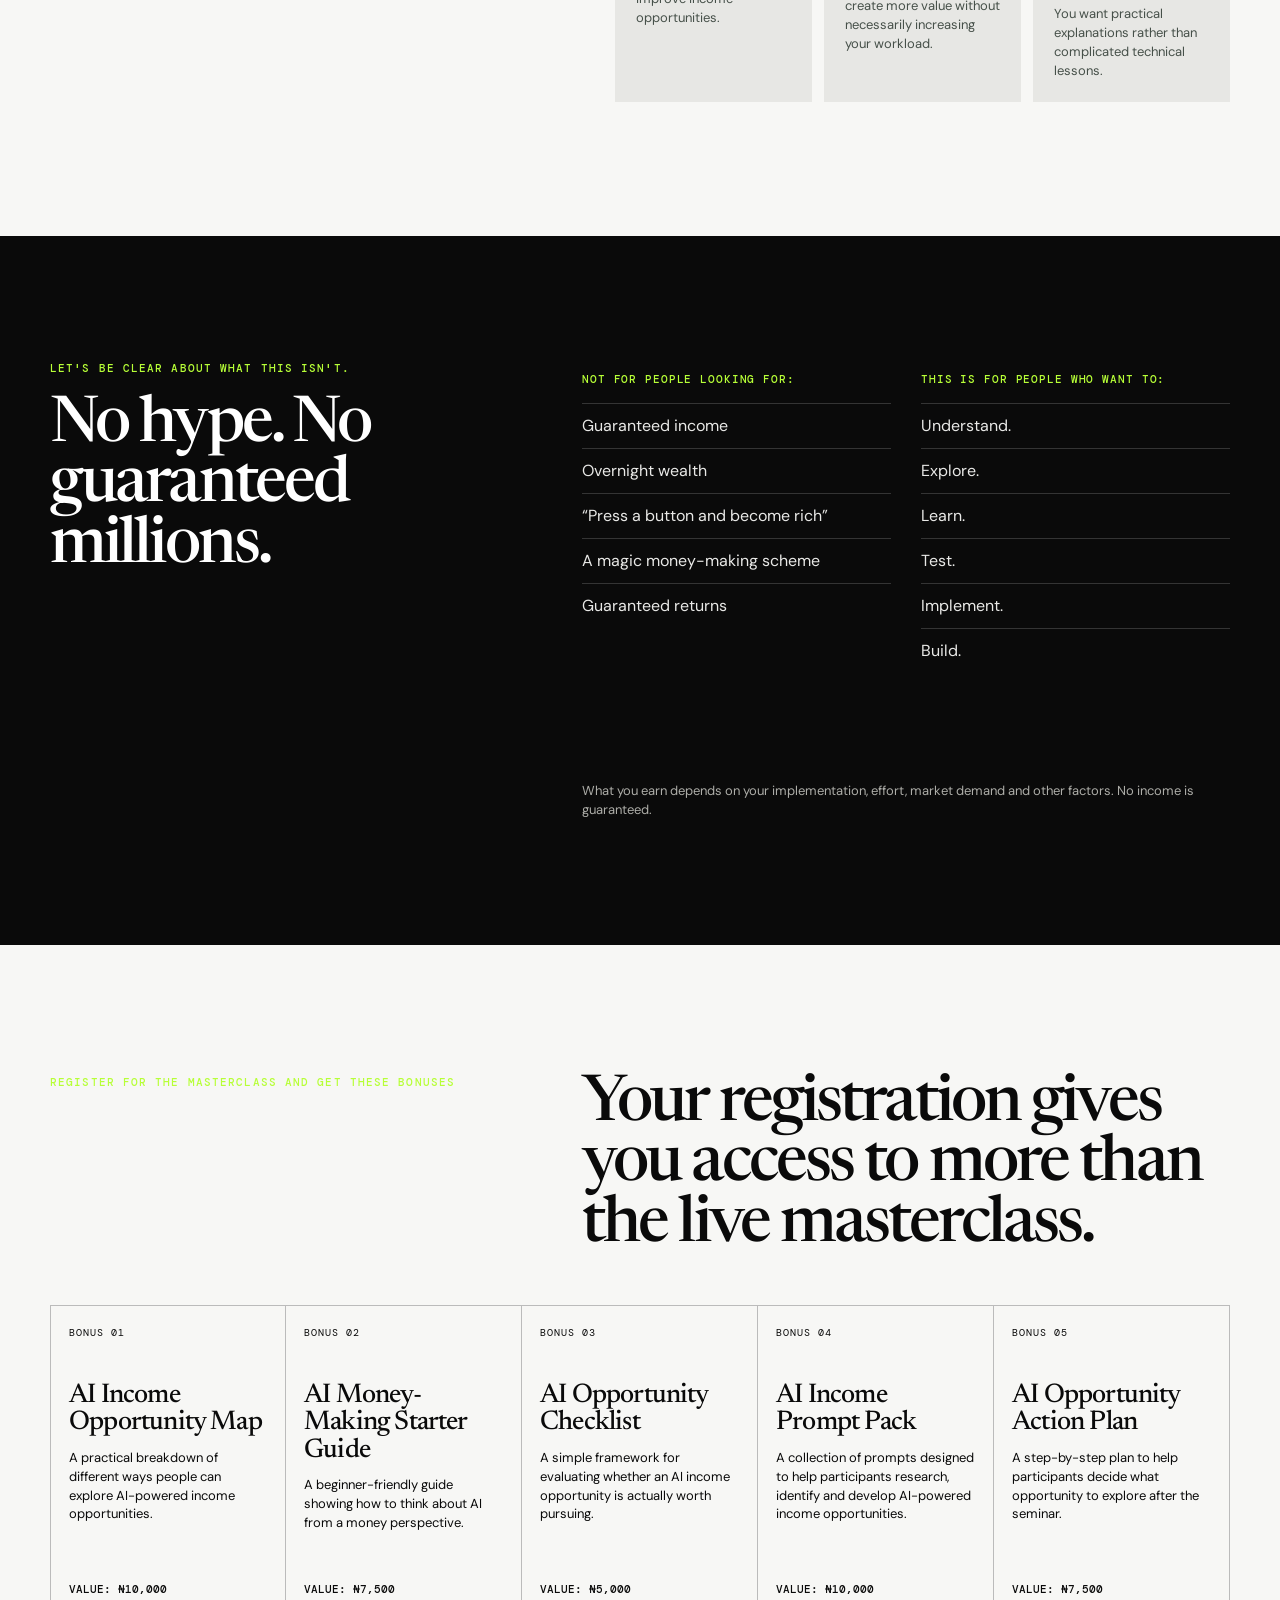
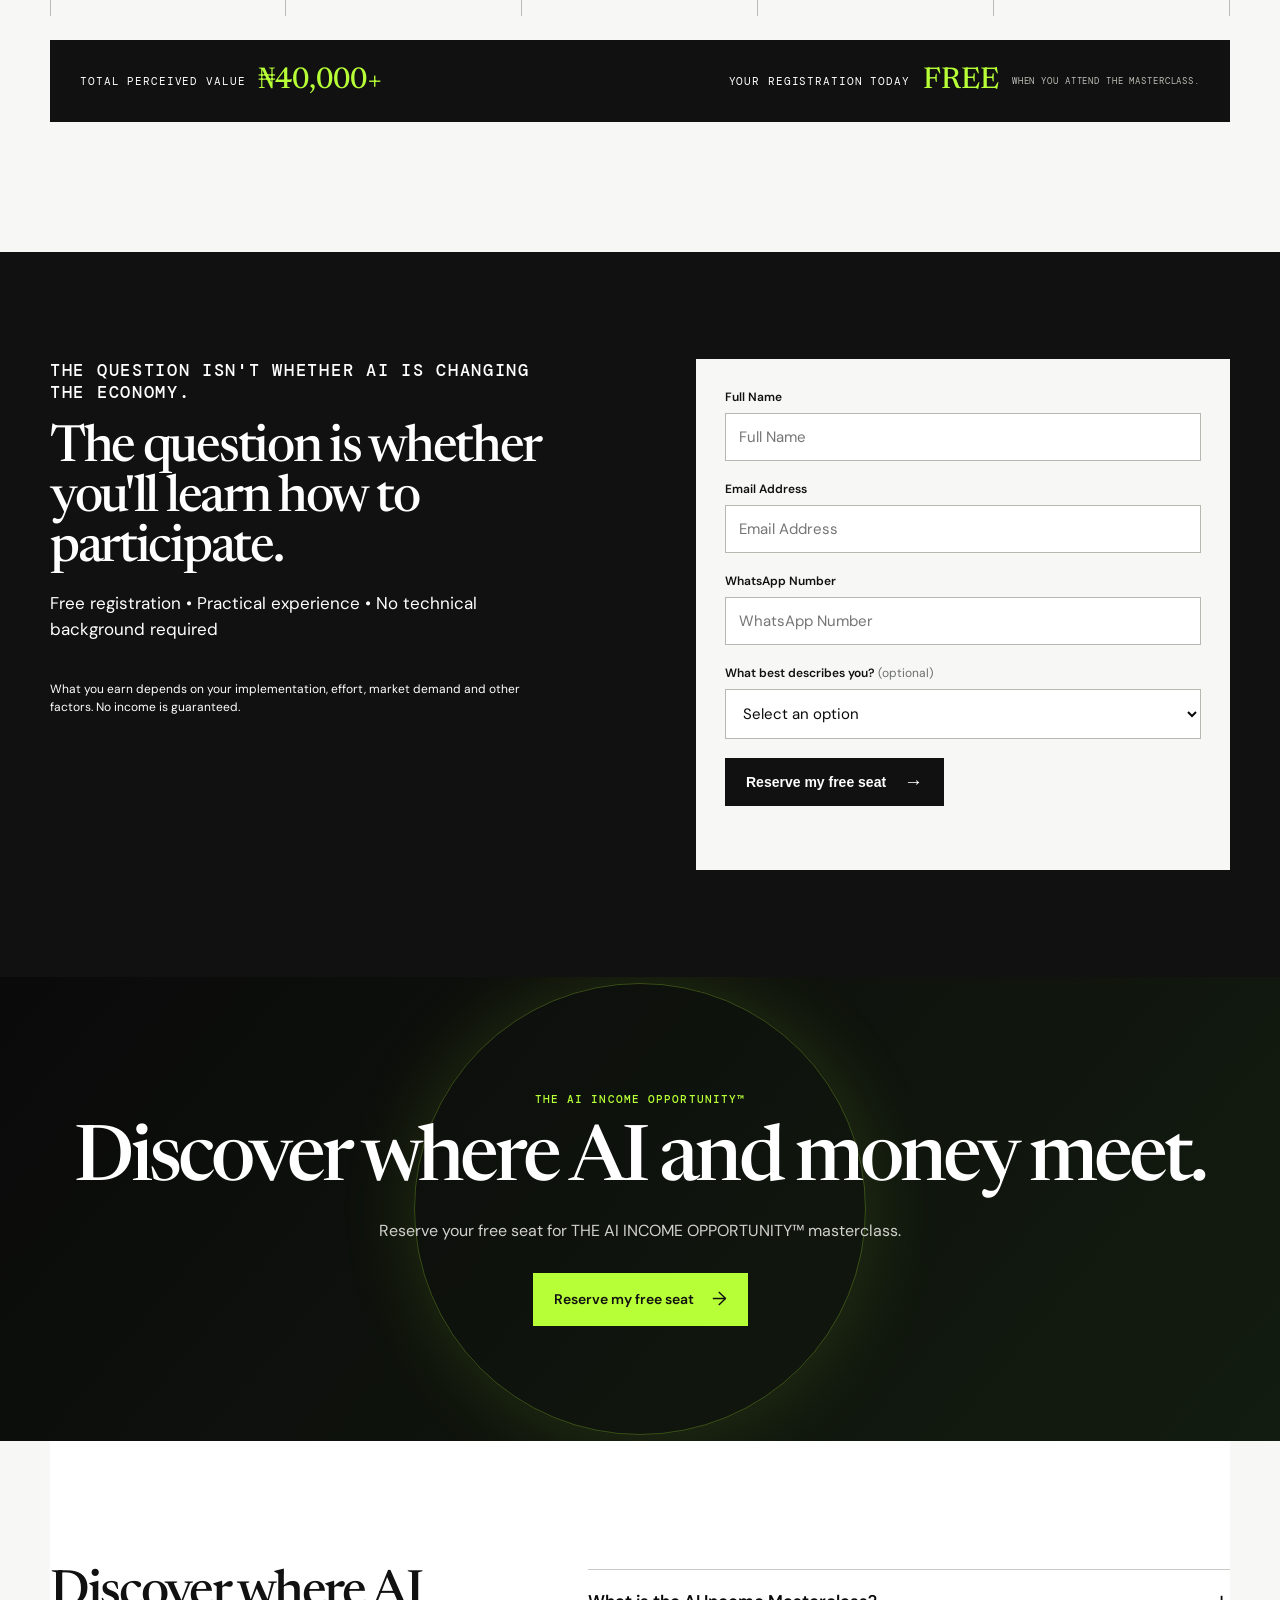
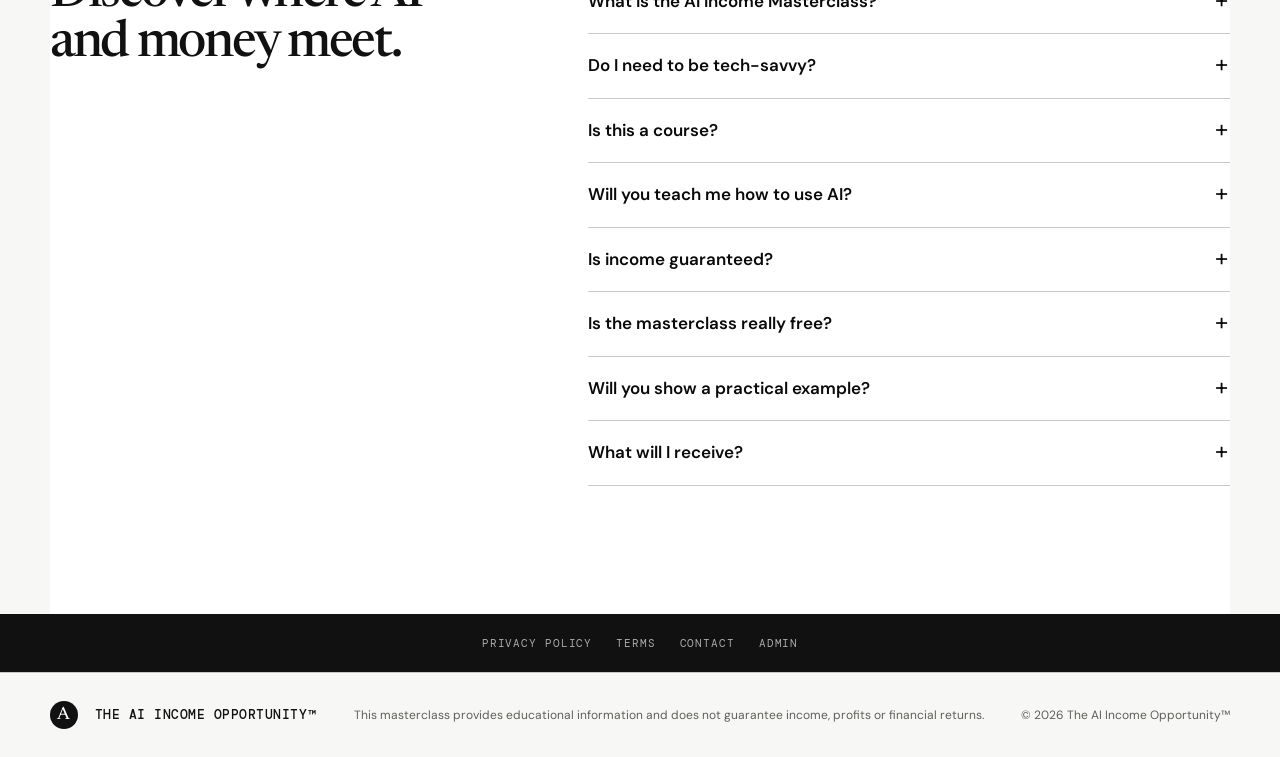
==== commit db5076a5: "Add files via upload" ====
--- a/index.html
+++ b/index.html
@@ -18,7 +18,7 @@
       :root{--neon:#b7ff37;--neon-blue:#83f5ff;--night:#070707}
       .site-header .brand span{box-shadow:0 0 22px rgba(183,255,55,.28)}.hero::before{content:"";position:absolute;inset:-40%;z-index:-1;background:radial-gradient(circle at 65% 45%,rgba(131,245,255,.14),transparent 24%),radial-gradient(circle at 42% 72%,rgba(183,255,55,.09),transparent 20%);animation:halo 10s ease-in-out infinite alternate}.hero .eyebrow,.agenda-list span{color:var(--neon)}.hero .button,.training-cta{box-shadow:0 0 0 1px rgba(183,255,55,.25),0 12px 35px rgba(183,255,55,.12)}.hero .button:hover,.training-cta:hover{box-shadow:0 0 30px rgba(183,255,55,.48)}.framework-wrap{position:relative;overflow:hidden}.framework-wrap::after{content:"";position:absolute;width:520px;height:520px;right:-250px;top:-250px;border:1px solid rgba(183,255,55,.22);border-radius:50%;box-shadow:0 0 70px rgba(183,255,55,.09)}.framework-heading,.framework{position:relative;z-index:1}.framework-heading .eyebrow,.framework span{color:var(--neon)}.training-section{padding:125px 0;background:#0b0b0b;color:#fff}.training-heading{display:flex;justify-content:space-between;align-items:end;margin-bottom:40px}.training-heading .eyebrow,.bonuses-section .eyebrow{color:var(--neon)}.training-heading h2,.bonuses-intro h2{font:500 clamp(44px,5vw,68px)/.95 "Newsreader",serif;letter-spacing:-.045em;margin:0}.training-heading>p{max-width:280px;color:#c8c8c5;margin:0}.training-grid{display:grid;grid-template-columns:1fr 1fr;gap:18px}.training-grid figure{margin:0;position:relative;overflow:hidden;border:1px solid #363636;background:#111}.training-grid video{width:100%;display:block;aspect-ratio:16/9;object-fit:cover;filter:grayscale(1) contrast(1.08);transition:filter .3s ease,transform .4s ease}.training-grid figure:hover video{filter:grayscale(0) contrast(1.04);transform:scale(1.025)}.training-grid figcaption{padding:13px 16px;text-transform:uppercase;font:11px "DM Mono",monospace;letter-spacing:.1em}.training-note{max-width:530px;margin:29px 0 20px;color:#d3d3ce;font:500 14px/1.5 "DM Mono",monospace}.clarity-section{padding:125px 0;background:#0a0a0a;color:#fff}.clarity-grid{display:grid;grid-template-columns:.8fr 1.2fr;gap:100px}.clarity-section .eyebrow{color:var(--neon)}.clarity-section h2{font:500 clamp(44px,5vw,68px)/.95 "Newsreader",serif;letter-spacing:-.045em;margin:0}.clarity-lists{display:grid;grid-template-columns:1fr 1fr;gap:30px}.list-label{font:500 11px "DM Mono",monospace;color:var(--neon);letter-spacing:.08em;text-transform:uppercase}.clarity-lists ul{list-style:none;margin:17px 0 0;padding:0}.clarity-lists li{padding:10px 0;border-top:1px solid #343434;color:#e9e9e7}.clarity-note{grid-column:2;font-size:13px;color:#adada8;margin:8px 0 0}.bonuses-section{padding:130px 0;background:#f7f7f5}.bonuses-intro{display:grid;grid-template-columns:.8fr 1.2fr;gap:100px;margin-bottom:48px}.bonus-grid{display:grid;grid-template-columns:repeat(5,1fr);border-top:1px solid #bbb}.bonus-grid article{min-height:310px;padding:20px 18px;border-right:1px solid #bbb;display:flex;flex-direction:column;transition:background .25s ease,color .25s ease,transform .25s ease}.bonus-grid article:first-child{border-left:1px solid #bbb}.bonus-grid article:hover{background:#111;color:#fff;transform:translateY(-8px)}.bonus-grid span{font:10px "DM Mono",monospace;letter-spacing:.1em;text-transform:uppercase}.bonus-grid h3{margin:43px 0 12px;font:500 27px/1.02 "Newsreader",serif;letter-spacing:-.03em}.bonus-grid p{font-size:13px;line-height:1.45;margin:0}.bonus-grid strong{margin-top:auto;padding-top:20px;font:500 11px "DM Mono",monospace;text-transform:uppercase}.value-bar{margin-top:24px;background:#111;color:#fff;padding:26px 30px;display:flex;justify-content:space-between;gap:40px;text-transform:uppercase;font:11px "DM Mono",monospace;letter-spacing:.08em}.value-bar span{display:flex;align-items:center;gap:13px}.value-bar strong{font:500 30px "Newsreader",serif;letter-spacing:0;color:var(--neon)}.value-bar small{color:#bdbdb8}.final-cta{background:linear-gradient(130deg,#0a0a0a,#131c10);color:#fff;padding:115px 0;text-align:center;position:relative;overflow:hidden}.final-cta::before{content:"";position:absolute;width:450px;height:450px;border-radius:50%;border:1px solid rgba(183,255,55,.25);box-shadow:0 0 80px rgba(183,255,55,.13);left:50%;top:50%;transform:translate(-50%,-50%)}.final-cta>div{position:relative}.final-cta .eyebrow{color:var(--neon)}.final-cta h2{font:500 clamp(48px,6vw,82px)/.92 "Newsreader",serif;letter-spacing:-.05em;margin:0}.final-cta p:not(.eyebrow){color:#d0d0cc;margin:21px 0 30px}.final-cta .button{background:var(--neon);border-color:var(--neon);color:#111}.final-cta .button:hover{box-shadow:0 0 35px rgba(183,255,55,.5);background:#d0ff78}@keyframes halo{to{transform:translate(7%,4%) scale(1.1)}}@media(max-width:900px){.training-heading,.bonuses-intro,.clarity-grid{grid-template-columns:1fr;display:grid;gap:28px}.bonus-grid{grid-template-columns:repeat(2,1fr)}.bonus-grid article:nth-child(3){border-left:1px solid #bbb}.clarity-note{grid-column:auto}.audience-cards{grid-template-columns:repeat(2,1fr)}}@media(max-width:600px){.training-section,.clarity-section,.bonuses-section{padding:75px 0}.training-heading{display:block}.training-heading>p{margin-top:18px}.training-grid,.clarity-lists{grid-template-columns:1fr}.bonus-grid{grid-template-columns:1fr}.bonus-grid article,.bonus-grid article:first-child,.bonus-grid article:nth-child(3){border-left:1px solid #bbb;min-height:210px}.bonus-grid h3{margin-top:22px}.value-bar{padding:22px;align-items:flex-start;flex-direction:column;gap:17px}.value-bar span{flex-wrap:wrap}.audience-cards{grid-template-columns:1fr}.final-cta{padding:80px 0}}
     </style>
-    <style>.legal-links{display:flex;justify-content:center;gap:24px;padding:22px;background:#111}.legal-links a{color:#aaa;font:11px "DM Mono",monospace;text-decoration:none;text-transform:uppercase;letter-spacing:.08em}.legal-links a:hover{color:var(--neon)}.sticky-seat{position:fixed;z-index:1000;left:50%;bottom:18px;transform:translateX(-50%);width:min(390px,calc(100% - 36px));padding:15px 22px;background:var(--neon);border:1px solid var(--neon);box-shadow:0 12px 38px rgba(0,0,0,.34),0 0 26px rgba(183,255,55,.28);color:#111;font:700 14px "DM Sans",sans-serif;text-align:center;text-decoration:none;transition:transform .2s ease,box-shadow .2s ease}.sticky-seat:hover{transform:translateX(-50%) translateY(-3px);box-shadow:0 16px 42px rgba(0,0,0,.4),0 0 34px rgba(183,255,55,.42)}.sticky-seat span{font-size:19px;font-weight:400;line-height:0;margin-left:14px}@media(max-width:600px){.legal-links{gap:16px}.sticky-seat{bottom:12px;padding:14px 18px;width:calc(100% - 24px)}}</style>
+    <style>.legal-links{display:flex;justify-content:center;gap:24px;padding:22px;background:#111}.legal-links a{color:#aaa;font:11px "DM Mono",monospace;text-decoration:none;text-transform:uppercase;letter-spacing:.08em}.legal-links a:hover{color:var(--neon)}.site-header{position:fixed;top:0;left:0;z-index:900}body{padding-top:76px}.sticky-seat{position:fixed;z-index:1000;left:50%;bottom:18px;transform:translateX(-50%);width:min(390px,calc(100% - 36px));padding:15px 22px;background:var(--neon);border:1px solid var(--neon);box-shadow:0 12px 38px rgba(0,0,0,.34),0 0 26px rgba(183,255,55,.28);color:#111;font:700 14px "DM Sans",sans-serif;text-align:center;text-decoration:none;transition:transform .2s ease,box-shadow .2s ease}.sticky-seat:hover{transform:translateX(-50%) translateY(-3px);box-shadow:0 16px 42px rgba(0,0,0,.4),0 0 34px rgba(183,255,55,.42)}.sticky-seat span{font-size:19px;font-weight:400;line-height:0;margin-left:14px}@media(max-width:600px){body{padding-top:67px}.legal-links{gap:16px}.sticky-seat{bottom:12px;padding:14px 18px;width:calc(100% - 24px)}}</style>
   </head>
   <body>
     <div class="announcement"><span class="status-dot"></span> Free AI Income Masterclass — Discover how AI can create new income opportunities <a href="#register">Reserve your seat <span>↗</span></a></div>
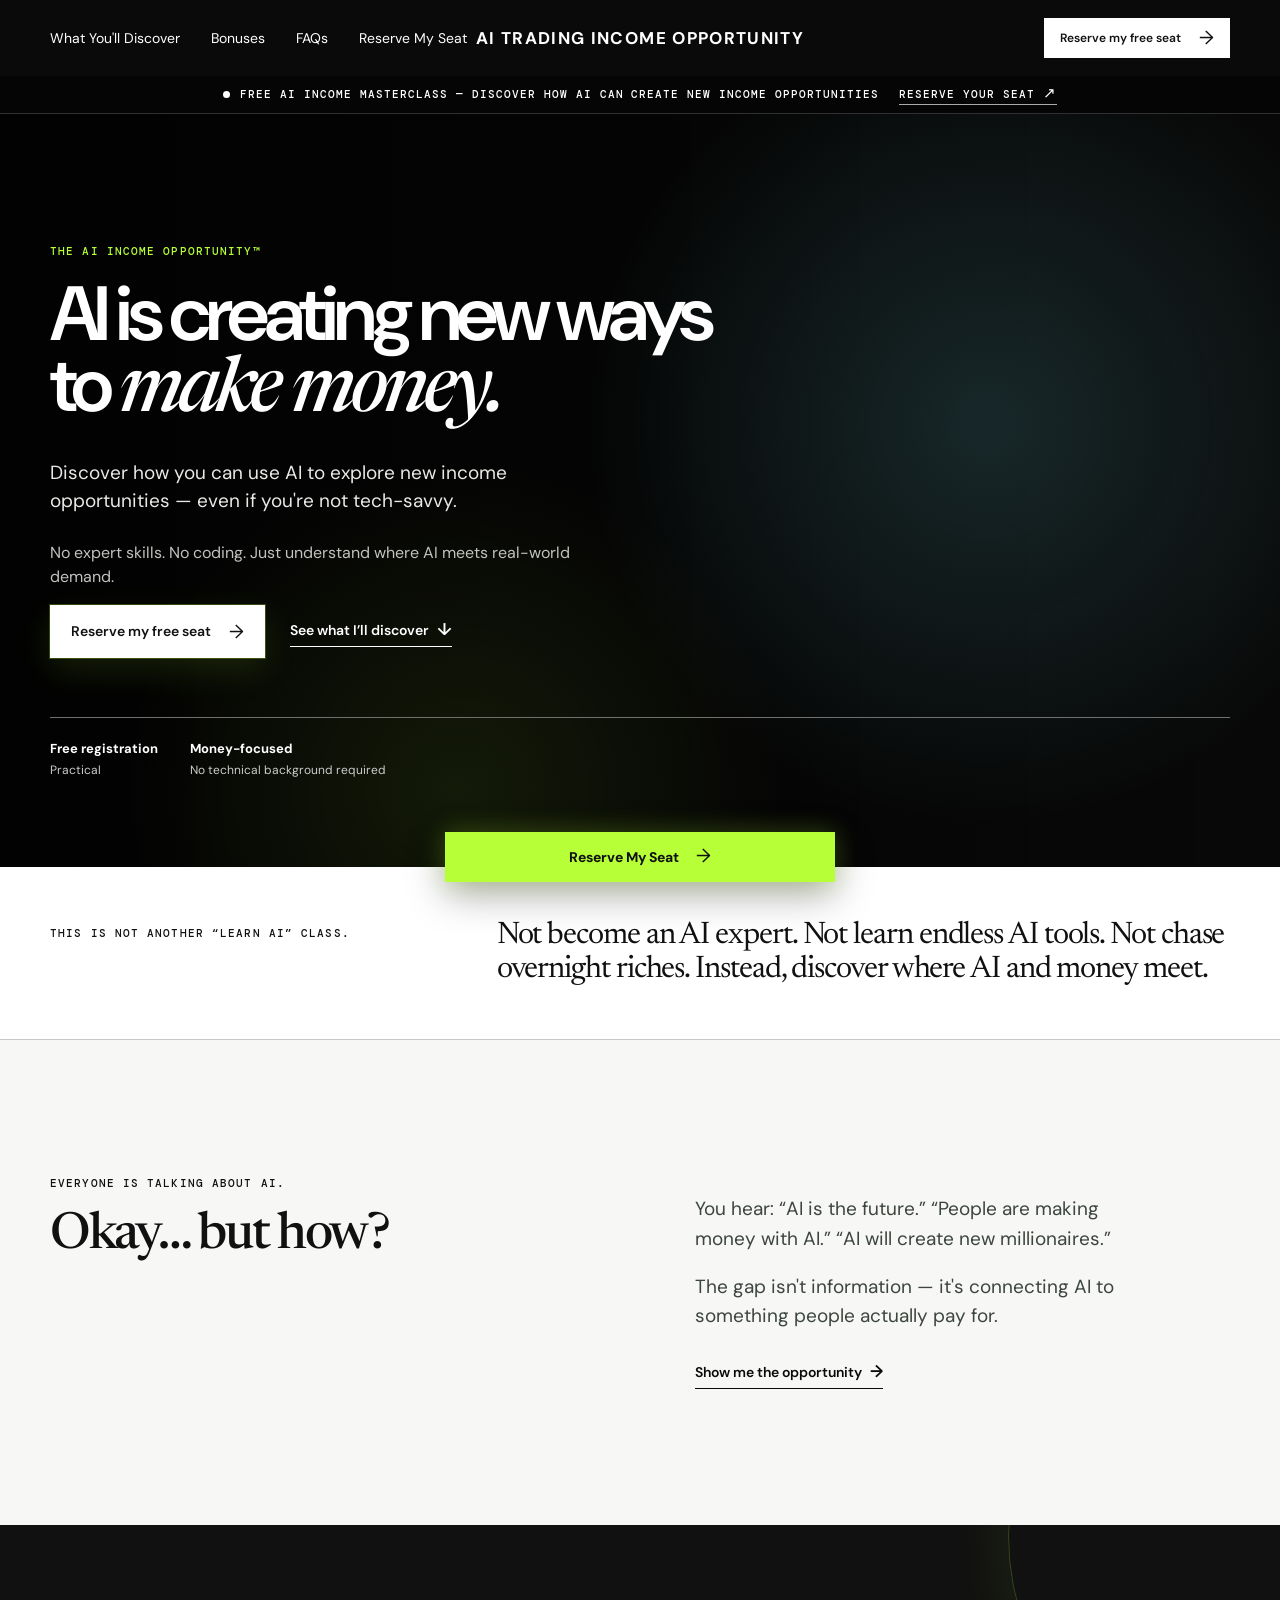
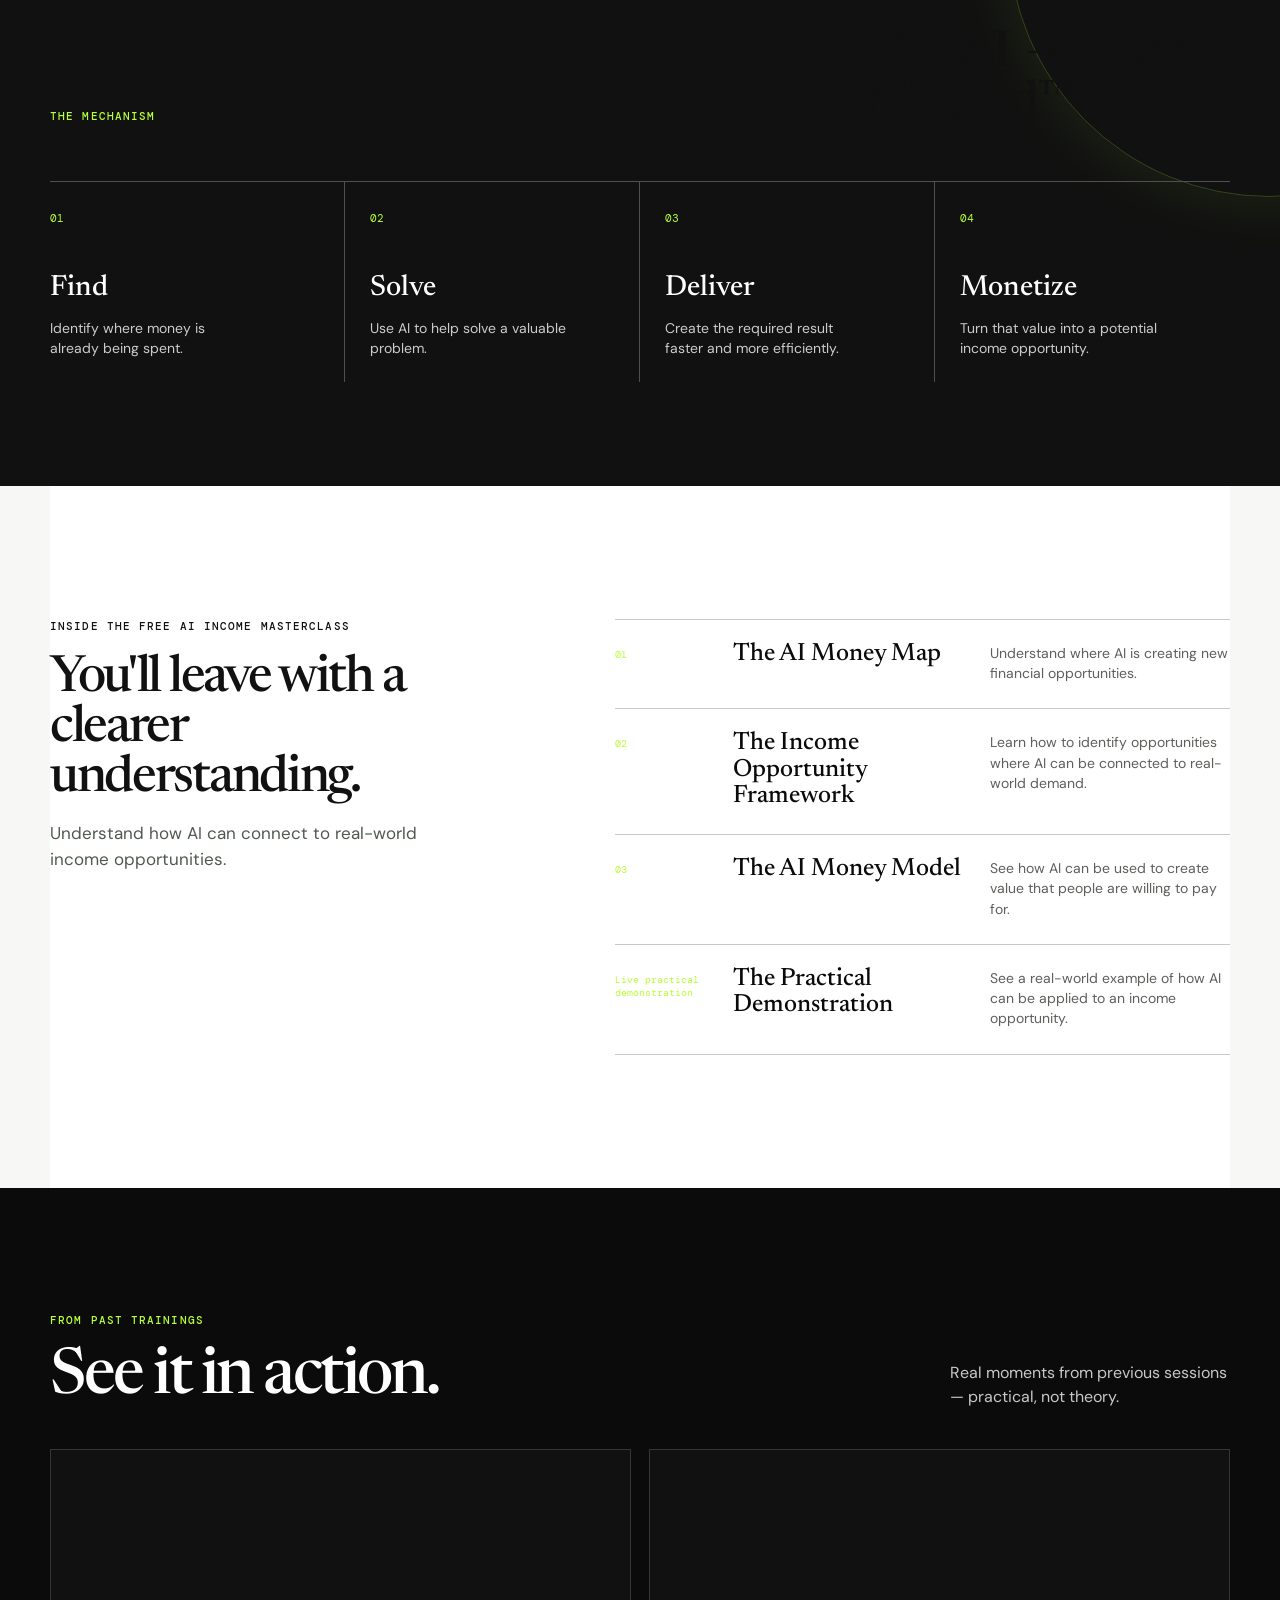
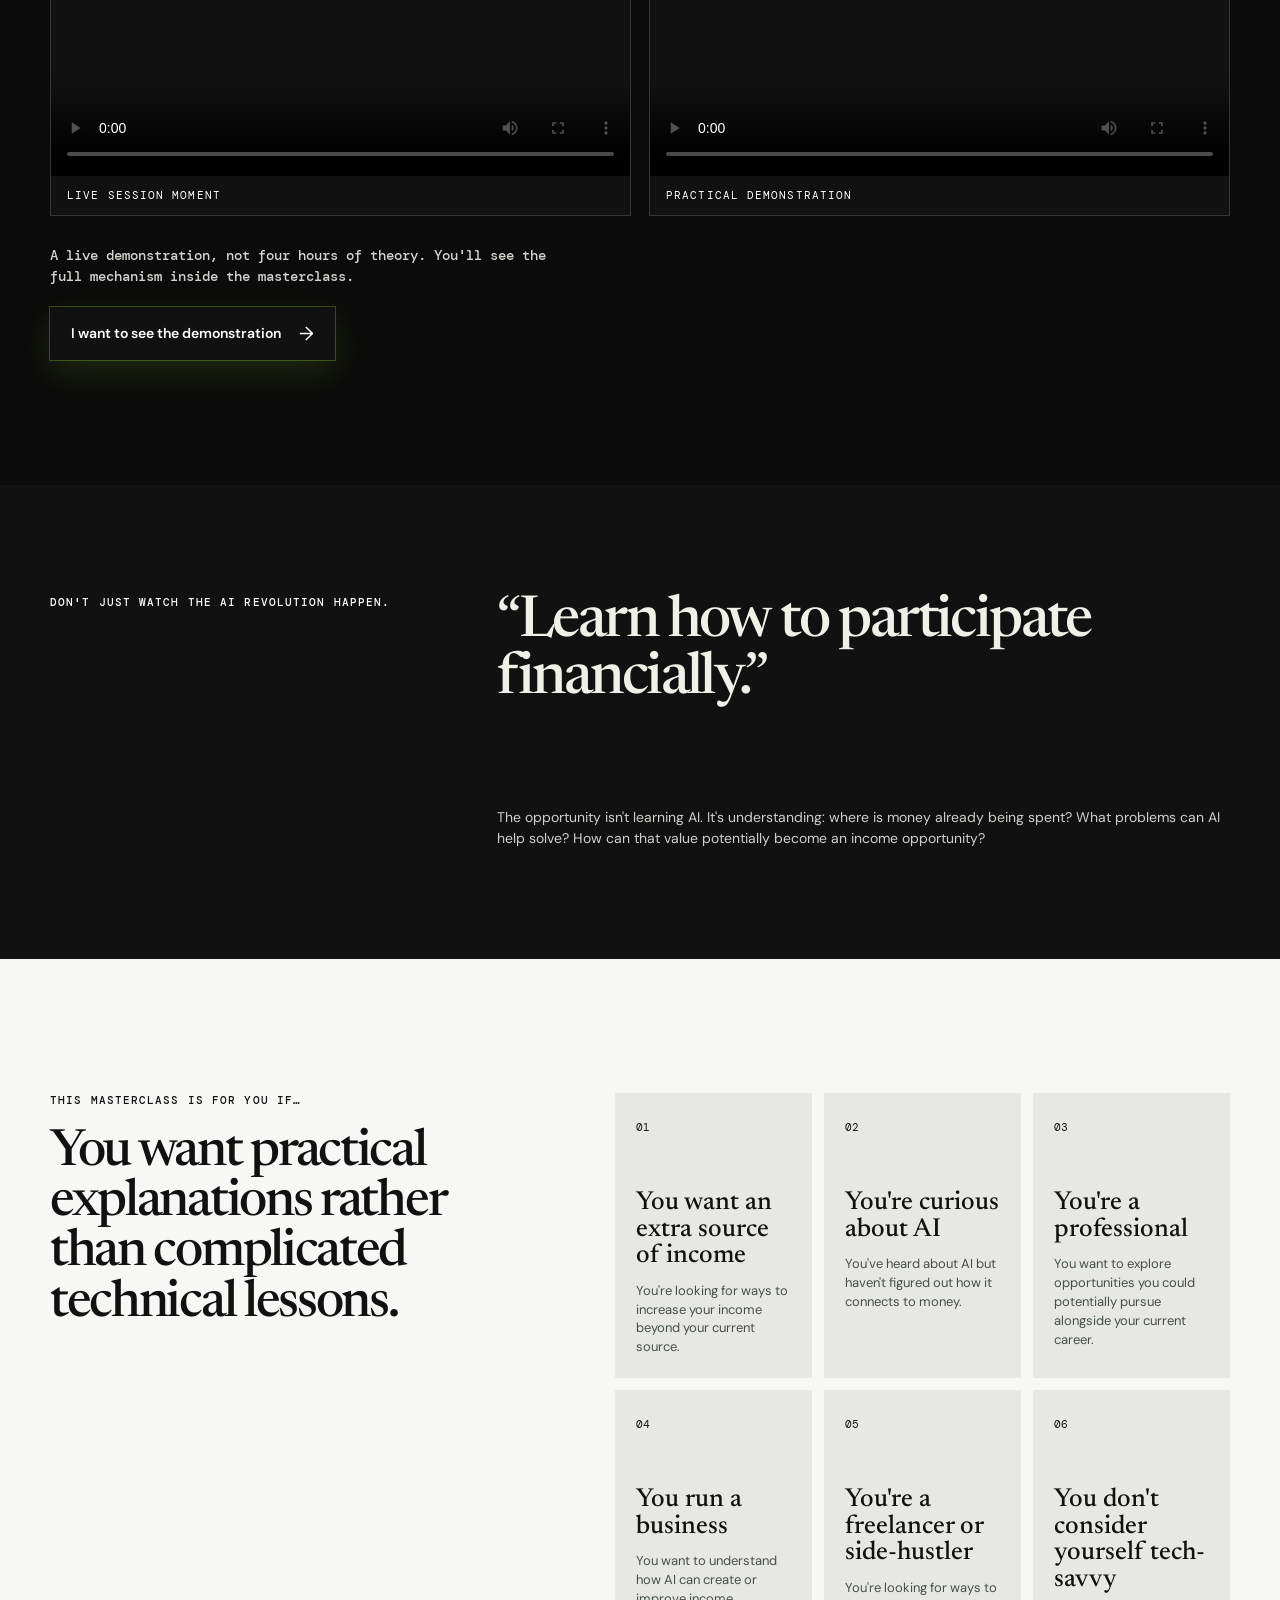
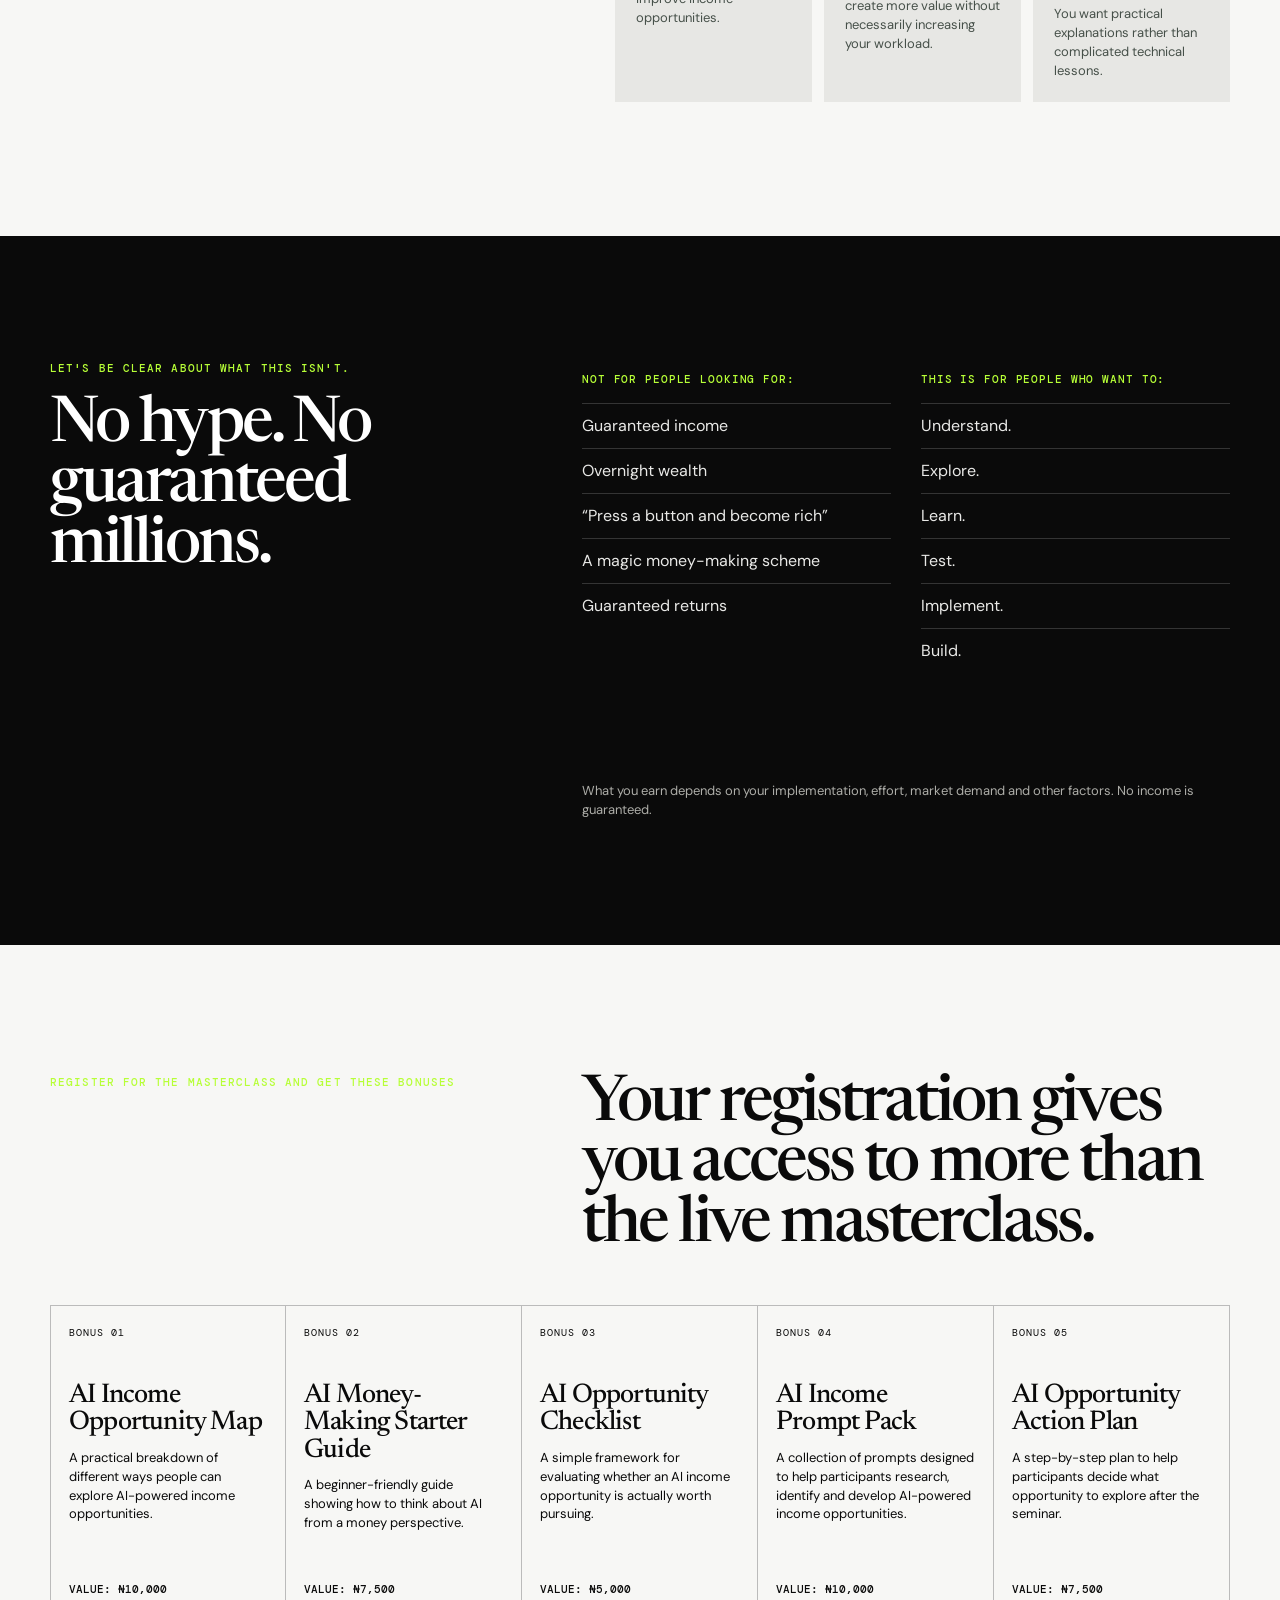
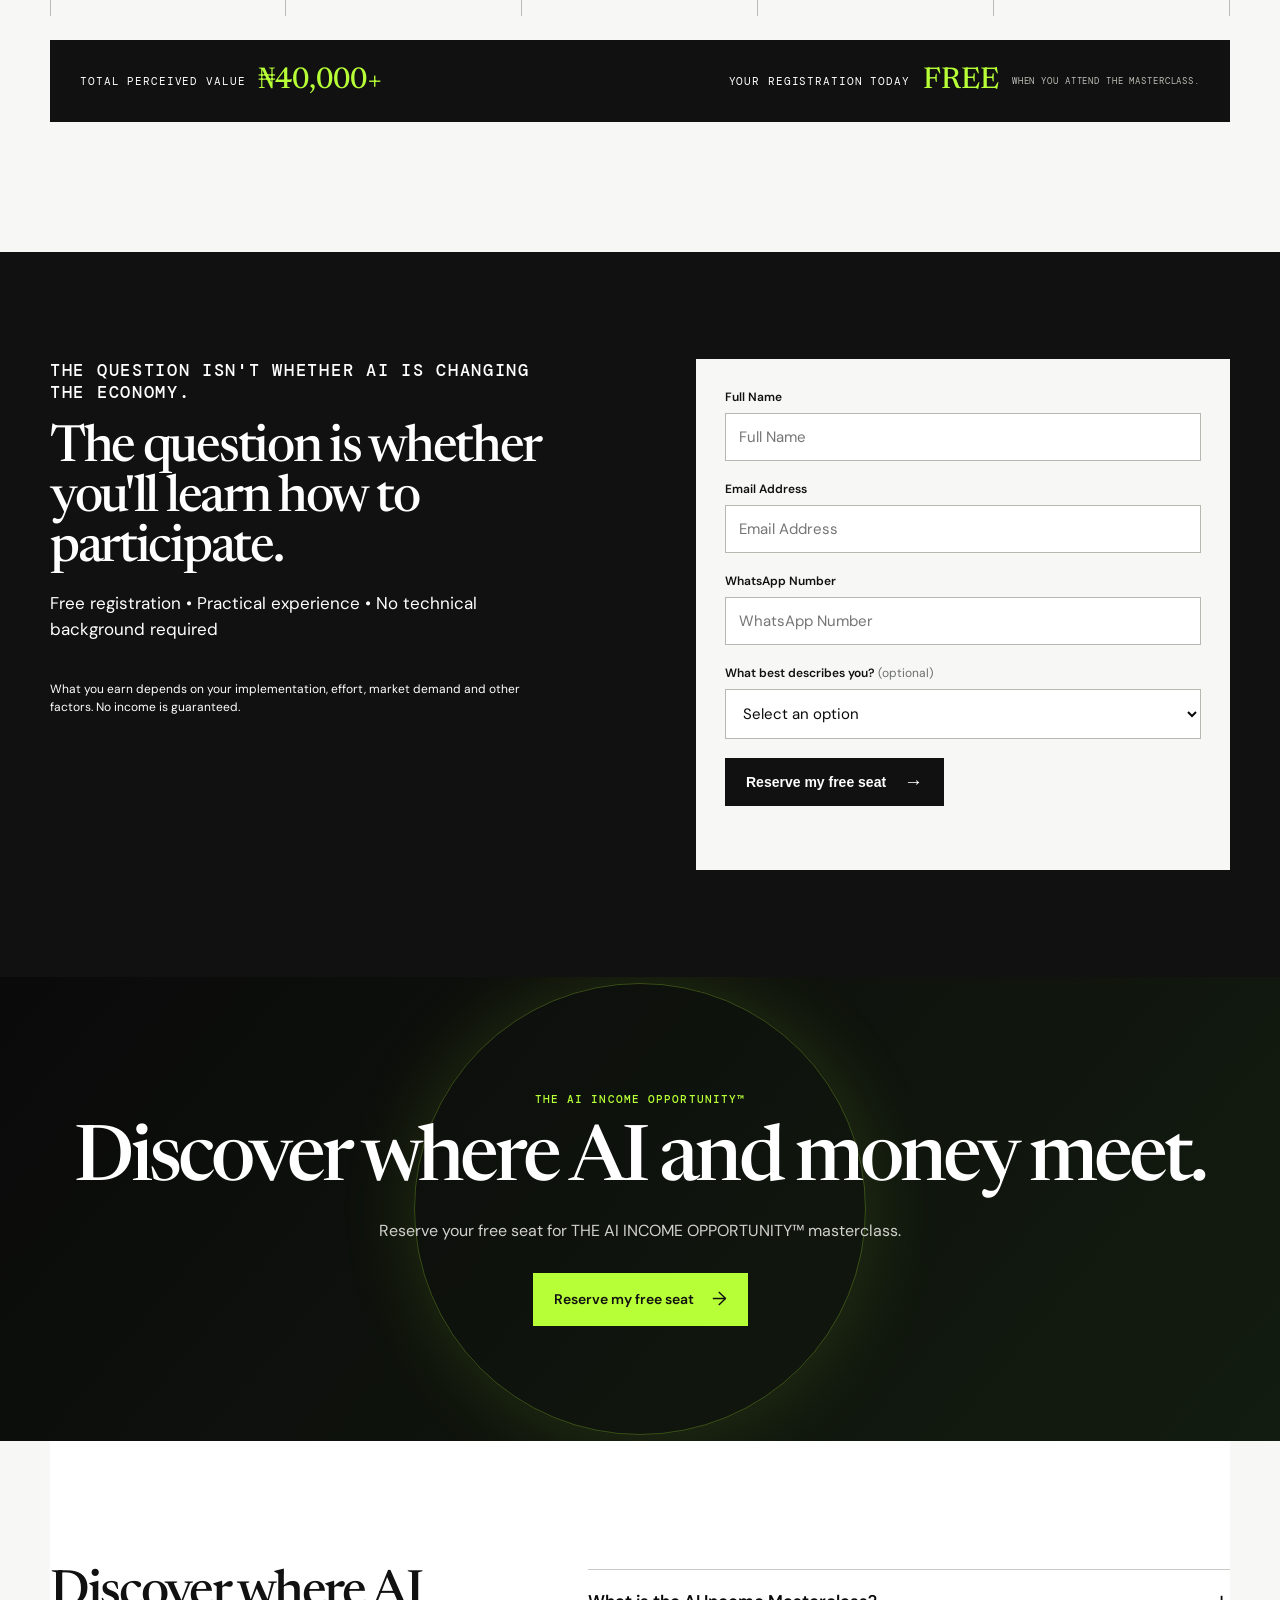
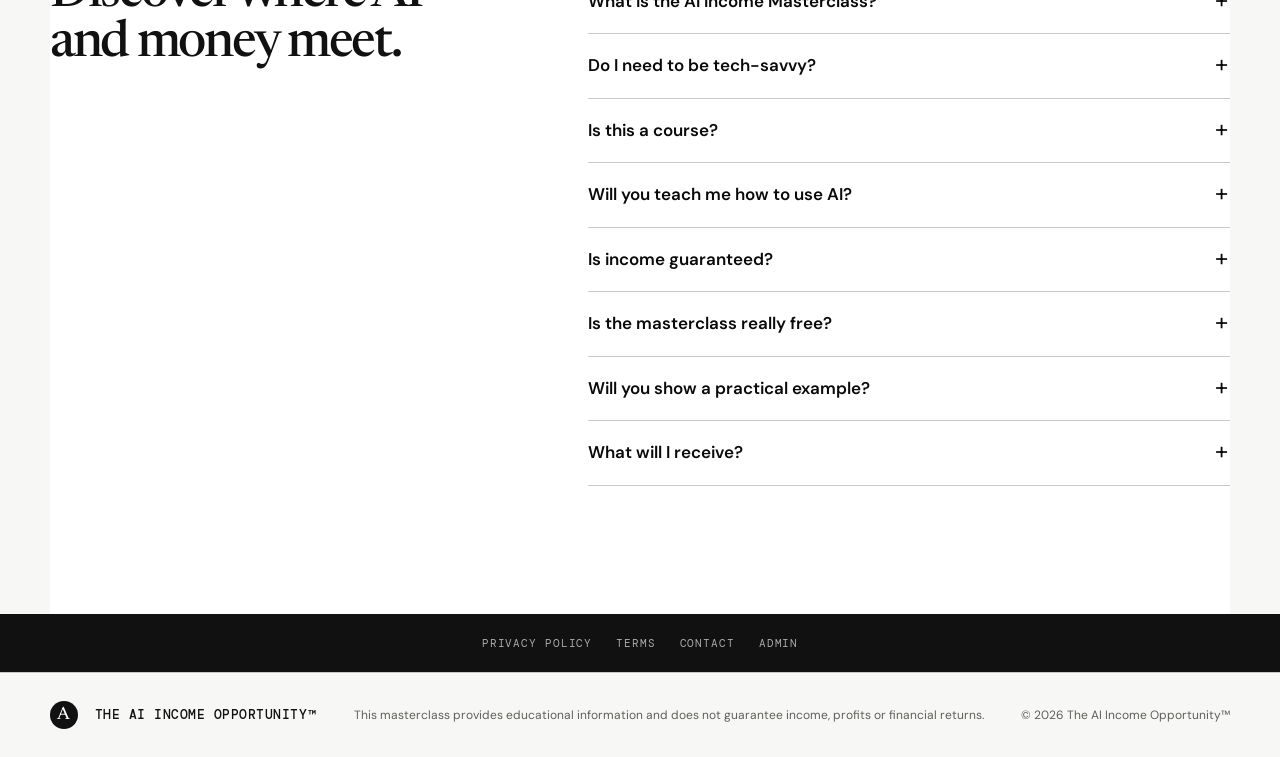
==== commit 483a73e4: "Add files via upload" ====
--- a/index.html
+++ b/index.html
@@ -4,7 +4,8 @@
     <meta charset="UTF-8" />
     <meta name="viewport" content="width=device-width, initial-scale=1.0" />
     <meta name="description" content="Discover how you can use AI to explore new income opportunities — even if you're not tech-savvy." />
-    <title>The AI Income Opportunity™ | Free AI Income Masterclass</title>
+    <title>AI Trading</title>
+    <link rel="icon" type="image/png" href="favicon.png" />
     <link rel="preconnect" href="https://fonts.googleapis.com" />
     <link rel="preconnect" href="https://fonts.gstatic.com" crossorigin />
     <link href="https://fonts.googleapis.com/css2?family=DM+Mono:wght@400;500&family=DM+Sans:opsz,wght@9..40,400;9..40,500;9..40,600;9..40,700&family=Newsreader:opsz,wght@6..72,500;6..72,600&display=swap" rel="stylesheet" />
@@ -12,18 +13,18 @@
     <style>
       /* Monochrome art direction and restrained motion layer */
       :root{--ink:#0a0a0a;--paper:#f7f7f5;--cream:#fff;--sage:#e7e7e5;--green:#111;--orange:#111;--line:#c9c9c6;--muted:#5e5e5b}
-      body{background:var(--paper)}.announcement{background:#050505;color:#fff;border-bottom:1px solid #303030}.announcement a{color:#fff;border-color:#aaa}.status-dot{background:#fff}.site-header{background:#0a0a0a;width:100%;padding:0 max(32px,calc((100% - 1180px)/2));height:76px}.site-header .brand,nav a{color:#fff}.brand span{background:#fff;color:#0a0a0a}.site-header .button{background:#fff;color:#111;border-color:#fff}.site-header .button:hover{background:#dadada}.hero{width:100%;max-width:none;min-height:670px;padding:0;display:block;position:relative;isolation:isolate;overflow:hidden;background:#0a0a0a}.hero-copy{width:min(1180px,calc(100% - 64px));margin:auto;padding:130px 0 88px;position:relative;z-index:2}.hero-media{position:absolute;inset:0;z-index:-2;overflow:hidden}.hero-media video{width:100%;height:100%;object-fit:cover;filter:grayscale(1) contrast(1.15) brightness(.42)}.hero-media::after{content:"";position:absolute;inset:0;background:linear-gradient(90deg,rgba(0,0,0,.93) 0%,rgba(0,0,0,.76) 46%,rgba(0,0,0,.33) 100%)}.hero .eyebrow{color:#dadada}.hero h1{max-width:670px;color:#fff;font-family:"DM Sans",sans-serif;font-size:clamp(50px,6vw,88px);font-weight:600;line-height:.92;letter-spacing:-.065em;animation:rise .8s cubic-bezier(.2,.8,.2,1) both}.hero h1 em{color:#fff;font-family:"Newsreader",serif;font-weight:500}.hero-intro,.hero-support{max-width:570px;color:#e9e9e6}.hero-intro{animation:rise .8s .12s cubic-bezier(.2,.8,.2,1) both}.hero-support{color:#c2c2bf}.hero-actions{animation:rise .8s .22s cubic-bezier(.2,.8,.2,1) both}.hero .button{background:#fff;color:#111;border-color:#fff}.hero .button:hover{background:#d9d9d9}.hero .text-link{color:#fff;border-color:#fff}.hero-details{border-color:#6f6f6c;animation:rise .8s .32s cubic-bezier(.2,.8,.2,1) both}.hero-details strong{color:#fff}.hero-details span{color:#ccc}.hero-art{display:none}.proof-band{background:#fff;color:#111;border-bottom:1px solid var(--line)}.proof-band .eyebrow{color:#111}.split-section{background:#f7f7f5}.split-section h2,.framework-heading h2,.agenda-intro h2,.audience-section h2,.faq-grid h2,.register-section h2{color:#111}.framework-wrap{background:#111;color:#fff}.framework-heading .eyebrow,.framework span{color:#fff}.framework{border-color:#505050}.framework li,.framework li+li{border-color:#505050}.framework p{color:#ccc}.framework h3{color:#fff}.agenda-section{background:#fff}.agenda-list article{transition:padding .25s ease,background .25s ease}.agenda-list article:hover{padding-left:15px;background:#f0f0ee}.agenda-list span{color:#111}.quote-section{background:#111}.quote-section .eyebrow{color:#fff}.quote-note{color:#cfcfcb}.audience-section{background:#f7f7f5}.audience-cards article,.audience-cards article:nth-child(2),.audience-cards article:nth-child(3){background:#e7e7e4;color:#111;transition:transform .25s ease,background .25s ease}.audience-cards article:hover{transform:translateY(-7px);background:#fff}.audience-cards span{color:#111}.register-section{background:#111;color:#fff}.register-section .eyebrow{color:#fff}.register-section h2,.register-section>div>div>p{color:#fff}.small-print{color:#c5c5c0}.register-section form{background:#f7f7f5;color:#111}.register-section form .button{background:#111;color:#fff}.faq-section{background:#fff}.footer-inner{color:#111}.footer-inner .brand{color:#111}.footer-inner .brand span{background:#111;color:#fff}@keyframes rise{from{opacity:0;transform:translateY(22px)}to{opacity:1;transform:translateY(0)}}@keyframes reveal{from{opacity:0;transform:translateY(30px)}to{opacity:1;transform:translateY(0)}}.framework li,.agenda-list article,.audience-cards article,.faq-grid details{animation:reveal .7s both;animation-timeline:view();animation-range:entry 5% cover 26%}@media(prefers-reduced-motion:reduce){*,*::before,*::after{scroll-behavior:auto!important;animation-duration:.01ms!important;animation-iteration-count:1!important;transition-duration:.01ms!important}}@media(max-width:600px){.site-header{padding:0 18px}.hero-copy{width:min(100% - 36px,1180px);padding:98px 0 70px}.hero{min-height:620px}.hero-media::after{background:rgba(0,0,0,.72)}}
+      body{background:var(--paper)}.announcement{background:#050505;color:#fff;border-bottom:1px solid #303030}.announcement a{color:#fff;border-color:#aaa}.status-dot{background:#fff}.site-header{background:#0a0a0a;width:100%;padding:0 max(32px,calc((100% - 1180px)/2));height:76px}.site-header .brand,nav a{color:#fff}.brand span{background:#fff;color:#0a0a0a}.site-header .button{background:#fff;color:#111;border-color:#fff}.site-header .button:hover{background:#dadada}.hero{width:100%;max-width:none;min-height:670px;padding:0;display:block;position:relative;isolation:isolate;overflow:hidden;background:#0a0a0a}.hero-copy{width:min(1180px,calc(100% - 64px));margin:auto;padding:130px 0 88px;position:relative;z-index:2}.hero-media{position:absolute;inset:0;z-index:-2;overflow:hidden}.hero-media video{width:100%;height:100%;object-fit:cover;filter:grayscale(1) contrast(1.1) brightness(.62)}.hero-media::after{content:"";position:absolute;inset:0;background:linear-gradient(90deg,rgba(0,0,0,.82) 0%,rgba(0,0,0,.61) 46%,rgba(0,0,0,.2) 100%)}.hero .eyebrow{color:#dadada}.hero h1{max-width:670px;color:#fff;font-family:"DM Sans",sans-serif;font-size:clamp(50px,6vw,88px);font-weight:600;line-height:.92;letter-spacing:-.065em;animation:rise .8s cubic-bezier(.2,.8,.2,1) both}.hero h1 em{color:#fff;font-family:"Newsreader",serif;font-weight:500}.hero-intro,.hero-support{max-width:570px;color:#e9e9e6}.hero-intro{animation:rise .8s .12s cubic-bezier(.2,.8,.2,1) both}.hero-support{color:#c2c2bf}.hero-actions{animation:rise .8s .22s cubic-bezier(.2,.8,.2,1) both}.hero .button{background:#fff;color:#111;border-color:#fff}.hero .button:hover{background:#d9d9d9}.hero .text-link{color:#fff;border-color:#fff}.hero-details{border-color:#6f6f6c;animation:rise .8s .32s cubic-bezier(.2,.8,.2,1) both}.hero-details strong{color:#fff}.hero-details span{color:#ccc}.hero-art{display:none}.proof-band{background:#fff;color:#111;border-bottom:1px solid var(--line)}.proof-band .eyebrow{color:#111}.split-section{background:#f7f7f5}.split-section h2,.framework-heading h2,.agenda-intro h2,.audience-section h2,.faq-grid h2,.register-section h2{color:#111}.framework-wrap{background:#111;color:#fff}.framework-heading .eyebrow,.framework span{color:#fff}.framework{border-color:#505050}.framework li,.framework li+li{border-color:#505050}.framework p{color:#ccc}.framework h3{color:#fff}.agenda-section{background:#fff}.agenda-list article{transition:padding .25s ease,background .25s ease}.agenda-list article:hover{padding-left:15px;background:#f0f0ee}.agenda-list span{color:#111}.quote-section{background:#111}.quote-section .eyebrow{color:#fff}.quote-note{color:#cfcfcb}.audience-section{background:#f7f7f5}.audience-cards article,.audience-cards article:nth-child(2),.audience-cards article:nth-child(3){background:#e7e7e4;color:#111;transition:transform .25s ease,background .25s ease}.audience-cards article:hover{transform:translateY(-7px);background:#fff}.audience-cards span{color:#111}.register-section{background:#111;color:#fff}.register-section .eyebrow{color:#fff}.register-section h2,.register-section>div>div>p{color:#fff}.small-print{color:#c5c5c0}.register-section form{background:#f7f7f5;color:#111}.register-section form .button{background:#111;color:#fff}.faq-section{background:#fff}.footer-inner{color:#111}.footer-inner .brand{color:#111}.footer-inner .brand span{background:#111;color:#fff}@keyframes rise{from{opacity:0;transform:translateY(22px)}to{opacity:1;transform:translateY(0)}}@keyframes reveal{from{opacity:0;transform:translateY(30px)}to{opacity:1;transform:translateY(0)}}.framework li,.agenda-list article,.audience-cards article,.faq-grid details{animation:reveal .7s both;animation-timeline:view();animation-range:entry 5% cover 26%}@media(prefers-reduced-motion:reduce){*,*::before,*::after{scroll-behavior:auto!important;animation-duration:.01ms!important;animation-iteration-count:1!important;transition-duration:.01ms!important}}@media(max-width:600px){.site-header{padding:0 18px}.hero-copy{width:min(100% - 36px,1180px);padding:98px 0 70px}.hero{min-height:620px}.hero-media::after{background:rgba(0,0,0,.58)}}
     </style>
     <style>
       :root{--neon:#b7ff37;--neon-blue:#83f5ff;--night:#070707}
       .site-header .brand span{box-shadow:0 0 22px rgba(183,255,55,.28)}.hero::before{content:"";position:absolute;inset:-40%;z-index:-1;background:radial-gradient(circle at 65% 45%,rgba(131,245,255,.14),transparent 24%),radial-gradient(circle at 42% 72%,rgba(183,255,55,.09),transparent 20%);animation:halo 10s ease-in-out infinite alternate}.hero .eyebrow,.agenda-list span{color:var(--neon)}.hero .button,.training-cta{box-shadow:0 0 0 1px rgba(183,255,55,.25),0 12px 35px rgba(183,255,55,.12)}.hero .button:hover,.training-cta:hover{box-shadow:0 0 30px rgba(183,255,55,.48)}.framework-wrap{position:relative;overflow:hidden}.framework-wrap::after{content:"";position:absolute;width:520px;height:520px;right:-250px;top:-250px;border:1px solid rgba(183,255,55,.22);border-radius:50%;box-shadow:0 0 70px rgba(183,255,55,.09)}.framework-heading,.framework{position:relative;z-index:1}.framework-heading .eyebrow,.framework span{color:var(--neon)}.training-section{padding:125px 0;background:#0b0b0b;color:#fff}.training-heading{display:flex;justify-content:space-between;align-items:end;margin-bottom:40px}.training-heading .eyebrow,.bonuses-section .eyebrow{color:var(--neon)}.training-heading h2,.bonuses-intro h2{font:500 clamp(44px,5vw,68px)/.95 "Newsreader",serif;letter-spacing:-.045em;margin:0}.training-heading>p{max-width:280px;color:#c8c8c5;margin:0}.training-grid{display:grid;grid-template-columns:1fr 1fr;gap:18px}.training-grid figure{margin:0;position:relative;overflow:hidden;border:1px solid #363636;background:#111}.training-grid video{width:100%;display:block;aspect-ratio:16/9;object-fit:cover;filter:grayscale(1) contrast(1.08);transition:filter .3s ease,transform .4s ease}.training-grid figure:hover video{filter:grayscale(0) contrast(1.04);transform:scale(1.025)}.training-grid figcaption{padding:13px 16px;text-transform:uppercase;font:11px "DM Mono",monospace;letter-spacing:.1em}.training-note{max-width:530px;margin:29px 0 20px;color:#d3d3ce;font:500 14px/1.5 "DM Mono",monospace}.clarity-section{padding:125px 0;background:#0a0a0a;color:#fff}.clarity-grid{display:grid;grid-template-columns:.8fr 1.2fr;gap:100px}.clarity-section .eyebrow{color:var(--neon)}.clarity-section h2{font:500 clamp(44px,5vw,68px)/.95 "Newsreader",serif;letter-spacing:-.045em;margin:0}.clarity-lists{display:grid;grid-template-columns:1fr 1fr;gap:30px}.list-label{font:500 11px "DM Mono",monospace;color:var(--neon);letter-spacing:.08em;text-transform:uppercase}.clarity-lists ul{list-style:none;margin:17px 0 0;padding:0}.clarity-lists li{padding:10px 0;border-top:1px solid #343434;color:#e9e9e7}.clarity-note{grid-column:2;font-size:13px;color:#adada8;margin:8px 0 0}.bonuses-section{padding:130px 0;background:#f7f7f5}.bonuses-intro{display:grid;grid-template-columns:.8fr 1.2fr;gap:100px;margin-bottom:48px}.bonus-grid{display:grid;grid-template-columns:repeat(5,1fr);border-top:1px solid #bbb}.bonus-grid article{min-height:310px;padding:20px 18px;border-right:1px solid #bbb;display:flex;flex-direction:column;transition:background .25s ease,color .25s ease,transform .25s ease}.bonus-grid article:first-child{border-left:1px solid #bbb}.bonus-grid article:hover{background:#111;color:#fff;transform:translateY(-8px)}.bonus-grid span{font:10px "DM Mono",monospace;letter-spacing:.1em;text-transform:uppercase}.bonus-grid h3{margin:43px 0 12px;font:500 27px/1.02 "Newsreader",serif;letter-spacing:-.03em}.bonus-grid p{font-size:13px;line-height:1.45;margin:0}.bonus-grid strong{margin-top:auto;padding-top:20px;font:500 11px "DM Mono",monospace;text-transform:uppercase}.value-bar{margin-top:24px;background:#111;color:#fff;padding:26px 30px;display:flex;justify-content:space-between;gap:40px;text-transform:uppercase;font:11px "DM Mono",monospace;letter-spacing:.08em}.value-bar span{display:flex;align-items:center;gap:13px}.value-bar strong{font:500 30px "Newsreader",serif;letter-spacing:0;color:var(--neon)}.value-bar small{color:#bdbdb8}.final-cta{background:linear-gradient(130deg,#0a0a0a,#131c10);color:#fff;padding:115px 0;text-align:center;position:relative;overflow:hidden}.final-cta::before{content:"";position:absolute;width:450px;height:450px;border-radius:50%;border:1px solid rgba(183,255,55,.25);box-shadow:0 0 80px rgba(183,255,55,.13);left:50%;top:50%;transform:translate(-50%,-50%)}.final-cta>div{position:relative}.final-cta .eyebrow{color:var(--neon)}.final-cta h2{font:500 clamp(48px,6vw,82px)/.92 "Newsreader",serif;letter-spacing:-.05em;margin:0}.final-cta p:not(.eyebrow){color:#d0d0cc;margin:21px 0 30px}.final-cta .button{background:var(--neon);border-color:var(--neon);color:#111}.final-cta .button:hover{box-shadow:0 0 35px rgba(183,255,55,.5);background:#d0ff78}@keyframes halo{to{transform:translate(7%,4%) scale(1.1)}}@media(max-width:900px){.training-heading,.bonuses-intro,.clarity-grid{grid-template-columns:1fr;display:grid;gap:28px}.bonus-grid{grid-template-columns:repeat(2,1fr)}.bonus-grid article:nth-child(3){border-left:1px solid #bbb}.clarity-note{grid-column:auto}.audience-cards{grid-template-columns:repeat(2,1fr)}}@media(max-width:600px){.training-section,.clarity-section,.bonuses-section{padding:75px 0}.training-heading{display:block}.training-heading>p{margin-top:18px}.training-grid,.clarity-lists{grid-template-columns:1fr}.bonus-grid{grid-template-columns:1fr}.bonus-grid article,.bonus-grid article:first-child,.bonus-grid article:nth-child(3){border-left:1px solid #bbb;min-height:210px}.bonus-grid h3{margin-top:22px}.value-bar{padding:22px;align-items:flex-start;flex-direction:column;gap:17px}.value-bar span{flex-wrap:wrap}.audience-cards{grid-template-columns:1fr}.final-cta{padding:80px 0}}
     </style>
-    <style>.legal-links{display:flex;justify-content:center;gap:24px;padding:22px;background:#111}.legal-links a{color:#aaa;font:11px "DM Mono",monospace;text-decoration:none;text-transform:uppercase;letter-spacing:.08em}.legal-links a:hover{color:var(--neon)}.site-header{position:fixed;top:0;left:0;z-index:900}body{padding-top:76px}.sticky-seat{position:fixed;z-index:1000;left:50%;bottom:18px;transform:translateX(-50%);width:min(390px,calc(100% - 36px));padding:15px 22px;background:var(--neon);border:1px solid var(--neon);box-shadow:0 12px 38px rgba(0,0,0,.34),0 0 26px rgba(183,255,55,.28);color:#111;font:700 14px "DM Sans",sans-serif;text-align:center;text-decoration:none;transition:transform .2s ease,box-shadow .2s ease}.sticky-seat:hover{transform:translateX(-50%) translateY(-3px);box-shadow:0 16px 42px rgba(0,0,0,.4),0 0 34px rgba(183,255,55,.42)}.sticky-seat span{font-size:19px;font-weight:400;line-height:0;margin-left:14px}@media(max-width:600px){body{padding-top:67px}.legal-links{gap:16px}.sticky-seat{bottom:12px;padding:14px 18px;width:calc(100% - 24px)}}</style>
+    <style>.legal-links{display:flex;justify-content:center;gap:24px;padding:22px;background:#111}.legal-links a{color:#aaa;font:11px "DM Mono",monospace;text-decoration:none;text-transform:uppercase;letter-spacing:.08em}.legal-links a:hover{color:var(--neon)}.site-header{position:fixed;top:0;left:0;z-index:900}.site-header .brand{position:absolute;left:50%;transform:translateX(-50%);font:700 17px "DM Sans",sans-serif;letter-spacing:.08em;text-align:center}.site-header .brand span{display:none}body{padding-top:76px}.sticky-seat{position:fixed;z-index:1000;left:50%;bottom:18px;transform:translateX(-50%);width:min(390px,calc(100% - 36px));padding:15px 22px;background:var(--neon);border:1px solid var(--neon);box-shadow:0 12px 38px rgba(0,0,0,.34),0 0 26px rgba(183,255,55,.28);color:#111;font:700 14px "DM Sans",sans-serif;text-align:center;text-decoration:none;transition:transform .2s ease,box-shadow .2s ease}.sticky-seat:hover{transform:translateX(-50%) translateY(-3px);box-shadow:0 16px 42px rgba(0,0,0,.4),0 0 34px rgba(183,255,55,.42)}.sticky-seat span{font-size:19px;font-weight:400;line-height:0;margin-left:14px}@media(max-width:600px){body{padding-top:67px}.site-header .brand{font-size:12px;letter-spacing:.05em}.legal-links{gap:16px}.sticky-seat{bottom:12px;padding:14px 18px;width:calc(100% - 24px)}}</style>
   </head>
   <body>
     <div class="announcement"><span class="status-dot"></span> Free AI Income Masterclass — Discover how AI can create new income opportunities <a href="#register">Reserve your seat <span>↗</span></a></div>
     <header class="site-header">
-      <a class="brand" href="#top" aria-label="The AI Income Opportunity home"><span>A</span> THE AI INCOME OPPORTUNITY™</a>
+      <a class="brand" href="#top" aria-label="AI Trading Income Opportunity home">AI TRADING INCOME OPPORTUNITY</a>
       <nav aria-label="Primary navigation"><a href="#discover">What You'll Discover</a><a href="#bonuses">Bonuses</a><a href="#faqs">FAQs</a><a href="#register">Reserve My Seat</a></nav>
       <a class="button button-small" href="#register">Reserve my free seat <span>→</span></a>
     </header>
@@ -83,6 +84,7 @@
     <a class="sticky-seat" href="#register">Reserve My Seat <span>→</span></a>
     <nav class="legal-links" aria-label="Legal"><a href="#top">Privacy Policy</a><a href="#top">Terms</a><a href="#top">Contact</a><a href="admin.html">Admin</a></nav>
     <footer><div class="section-shell footer-inner"><a class="brand" href="#top"><span>A</span> THE AI INCOME OPPORTUNITY™</a><p>This masterclass provides educational information and does not guarantee income, profits or financial returns.</p><p>© <span id="year"></span> The AI Income Opportunity™</p></div></footer>
+    <script src="sheets-config.js"></script>
     <script src="app.js"></script>
   </body>
 </html>
